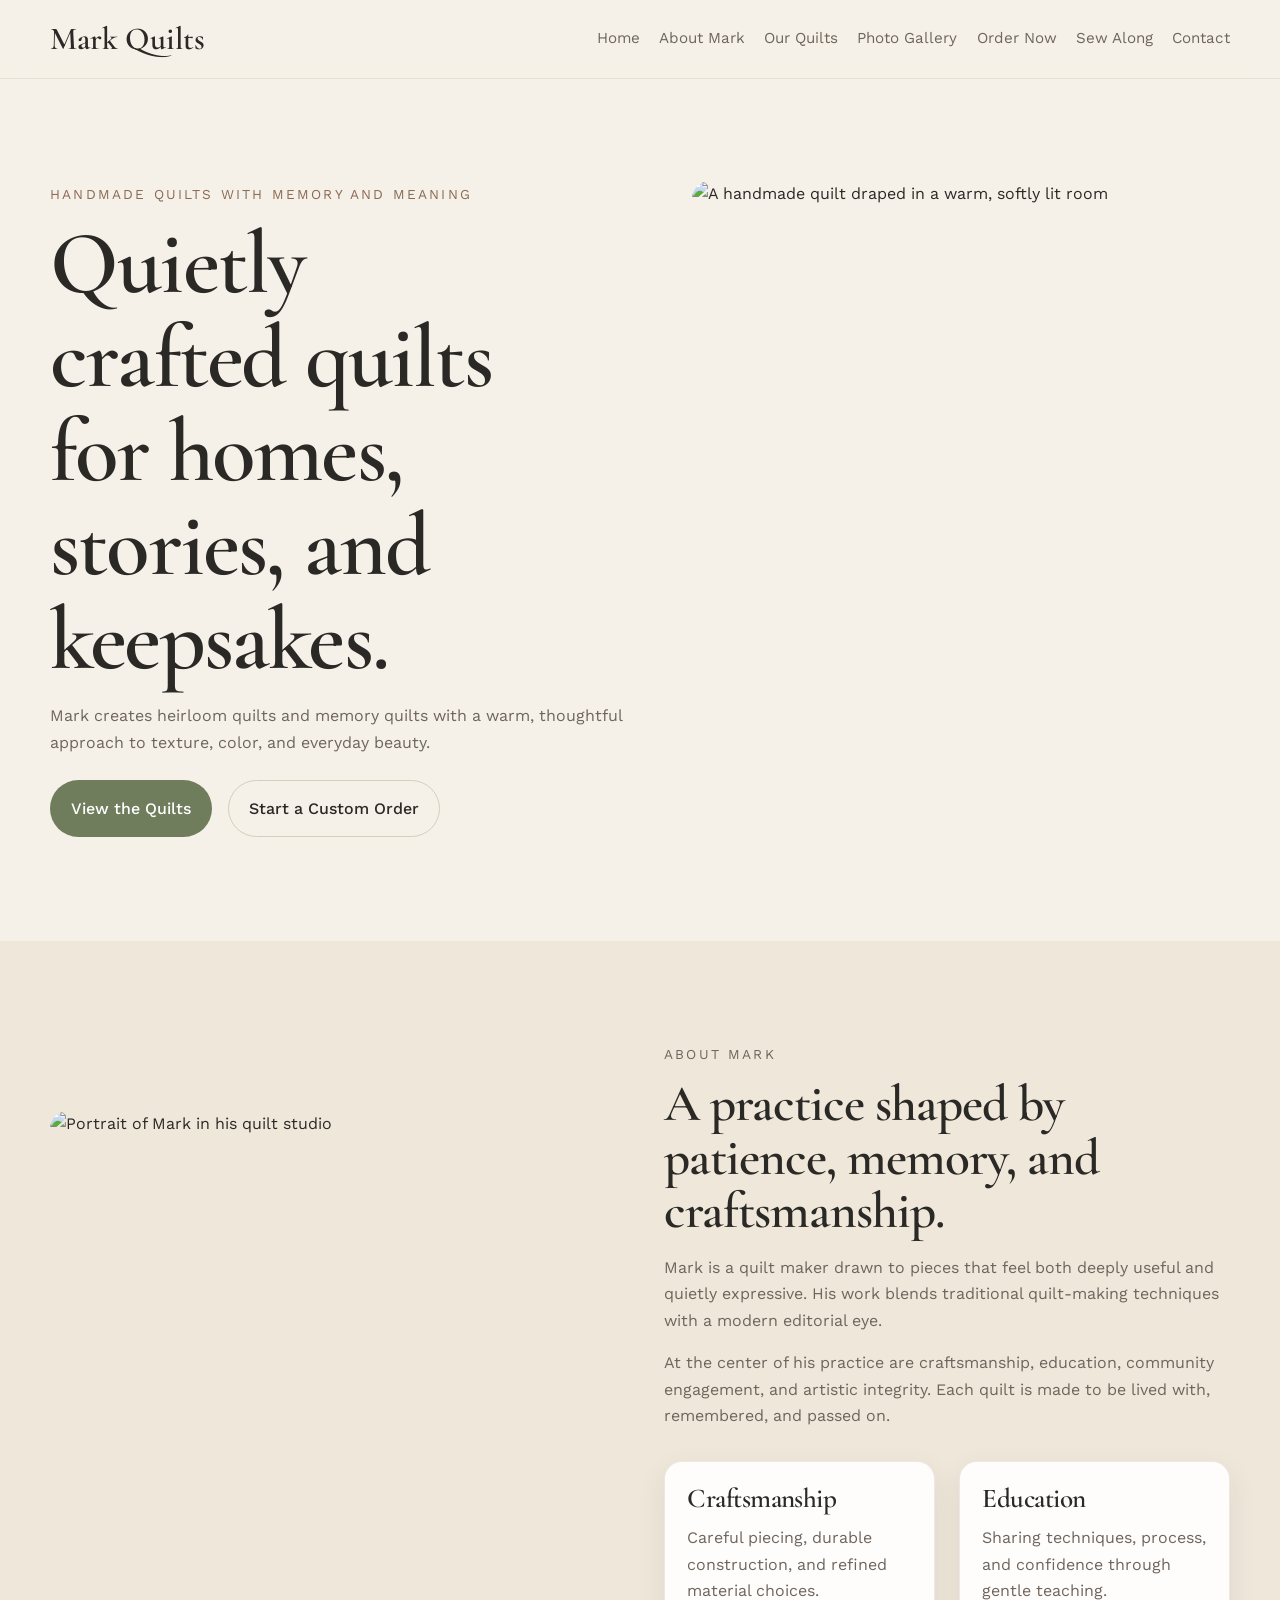
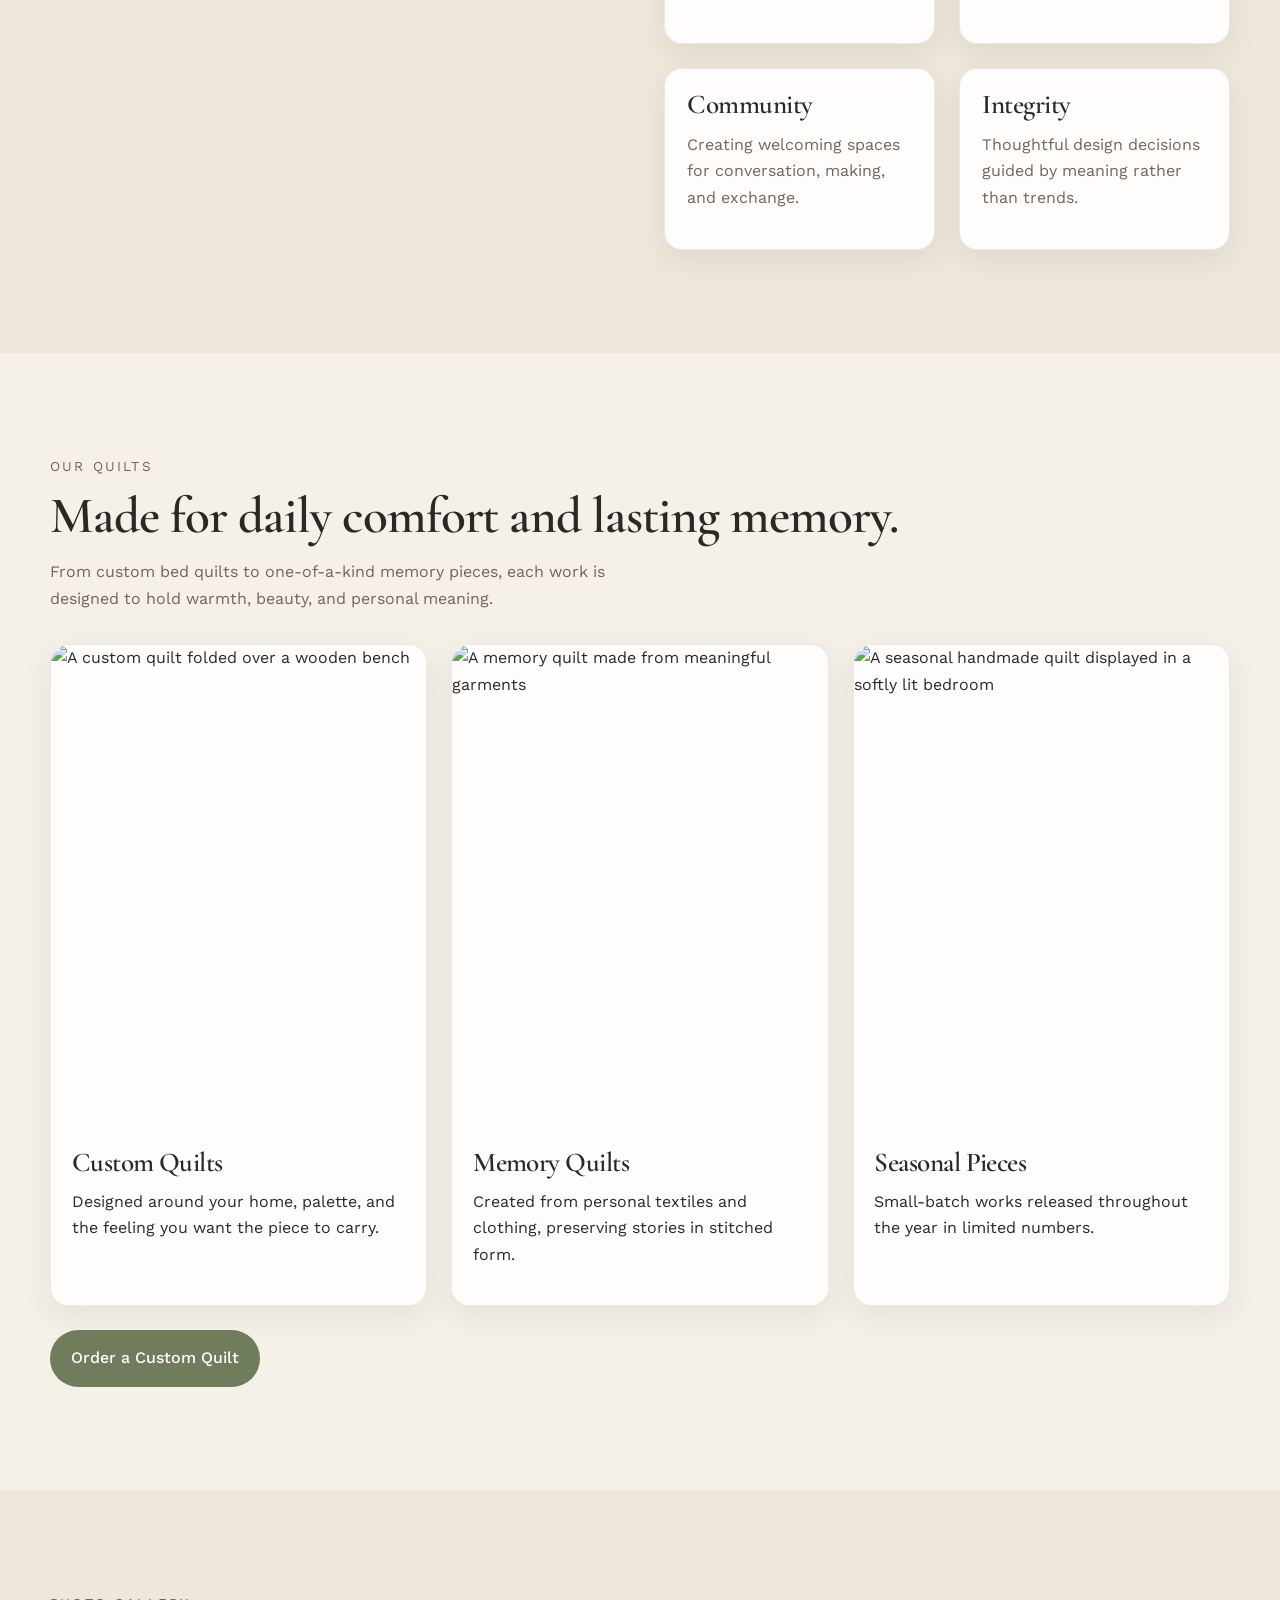
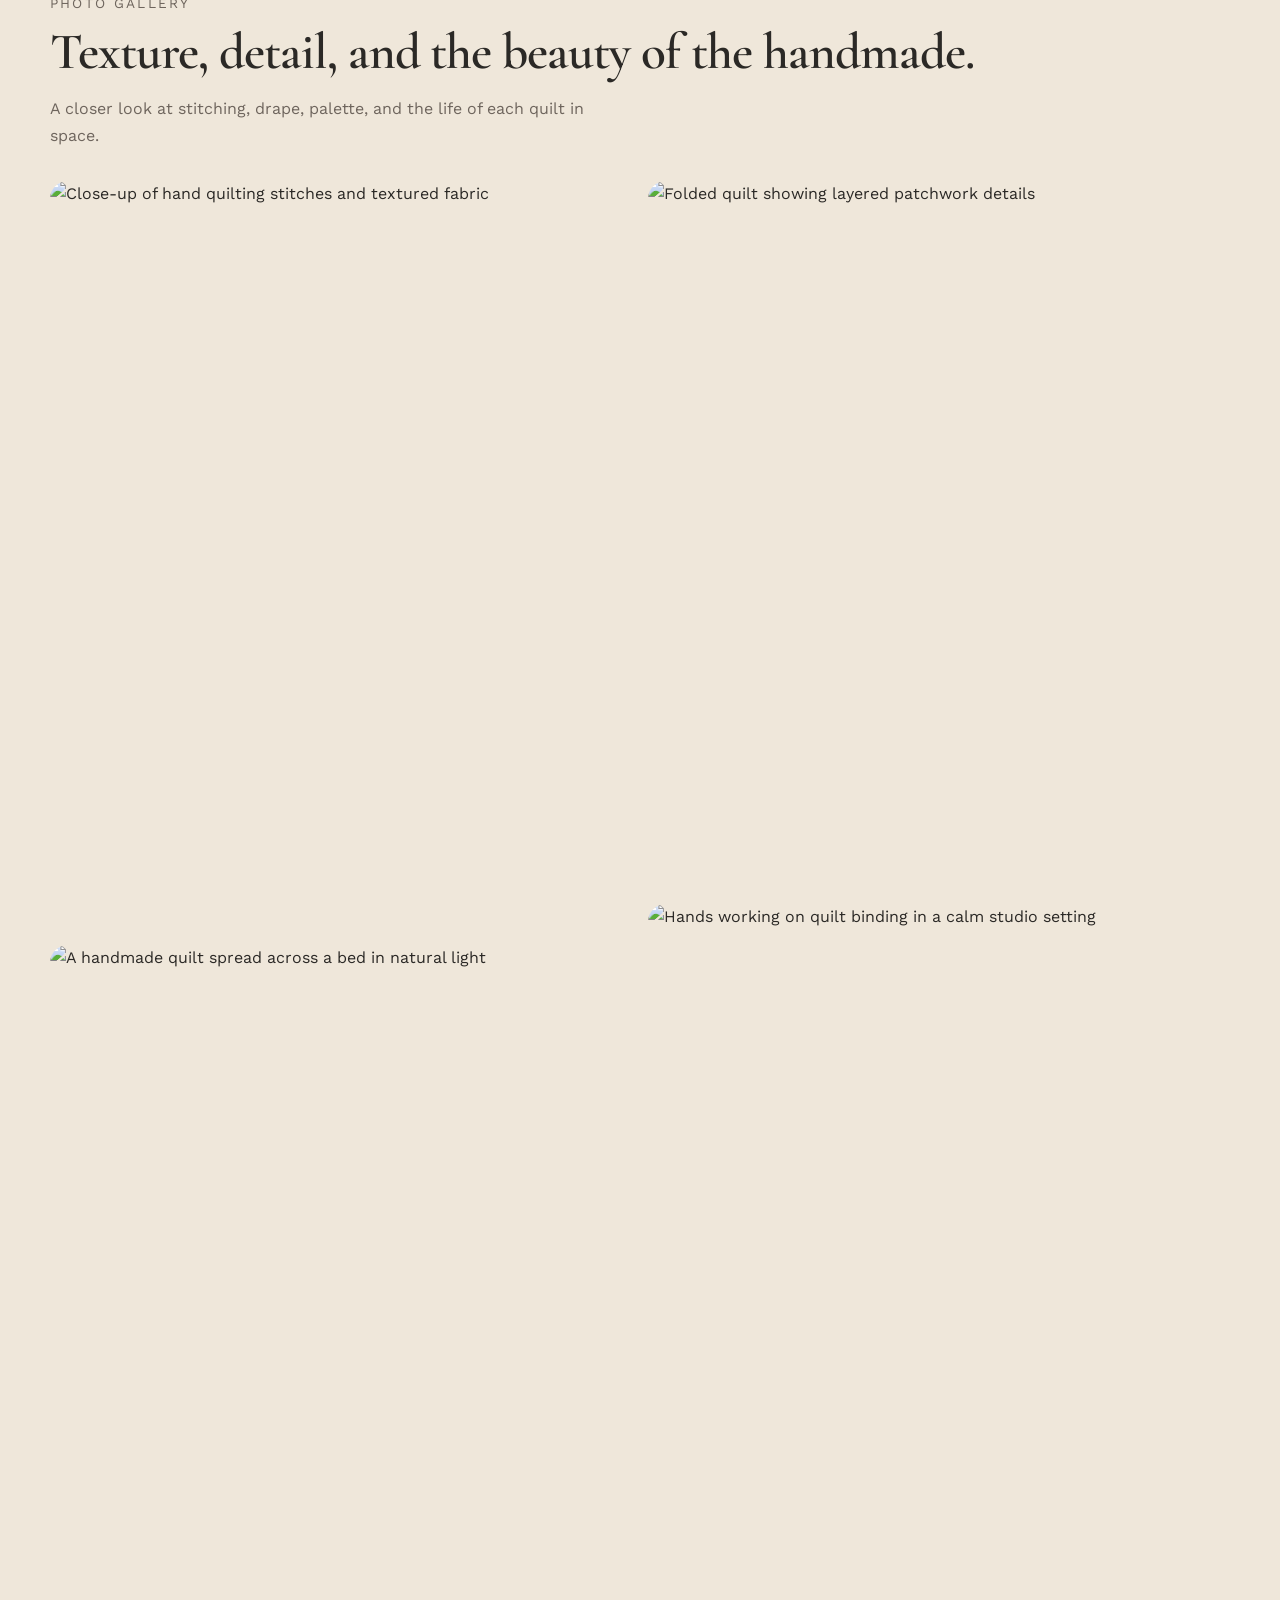
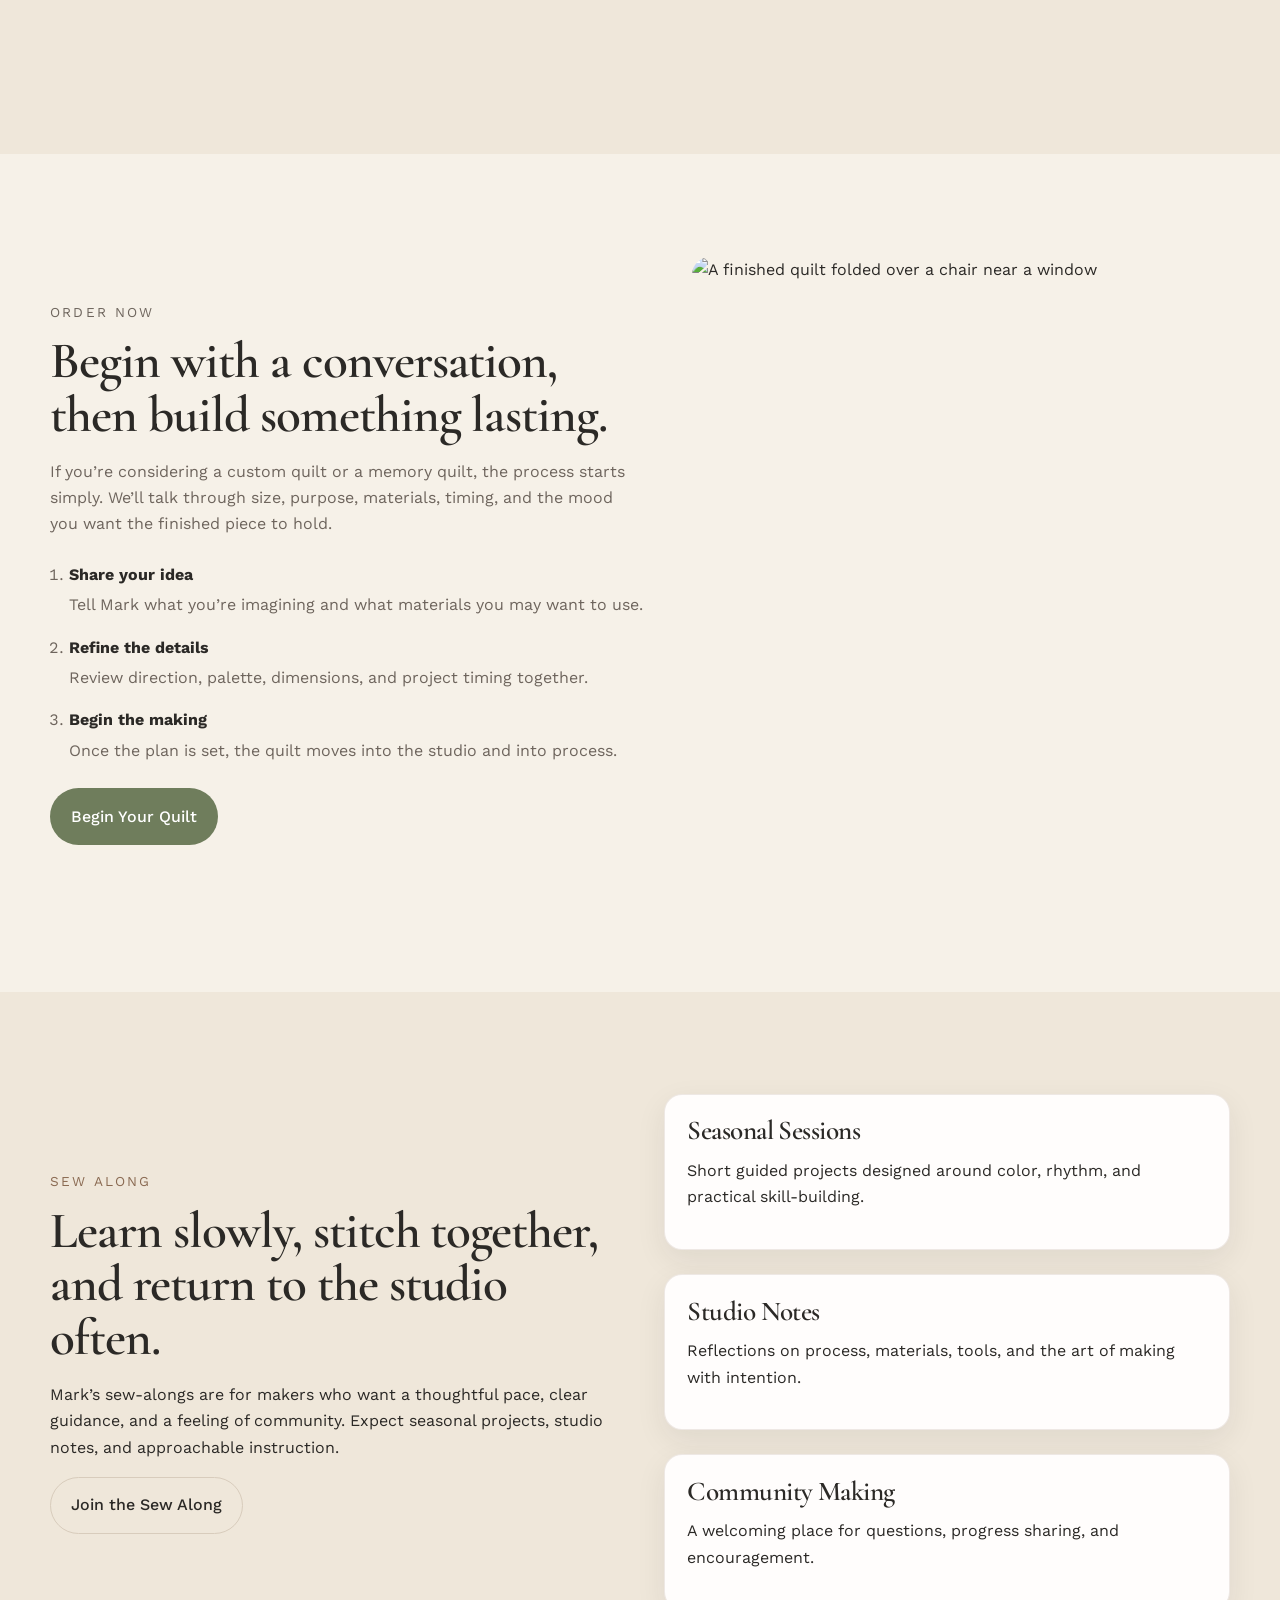
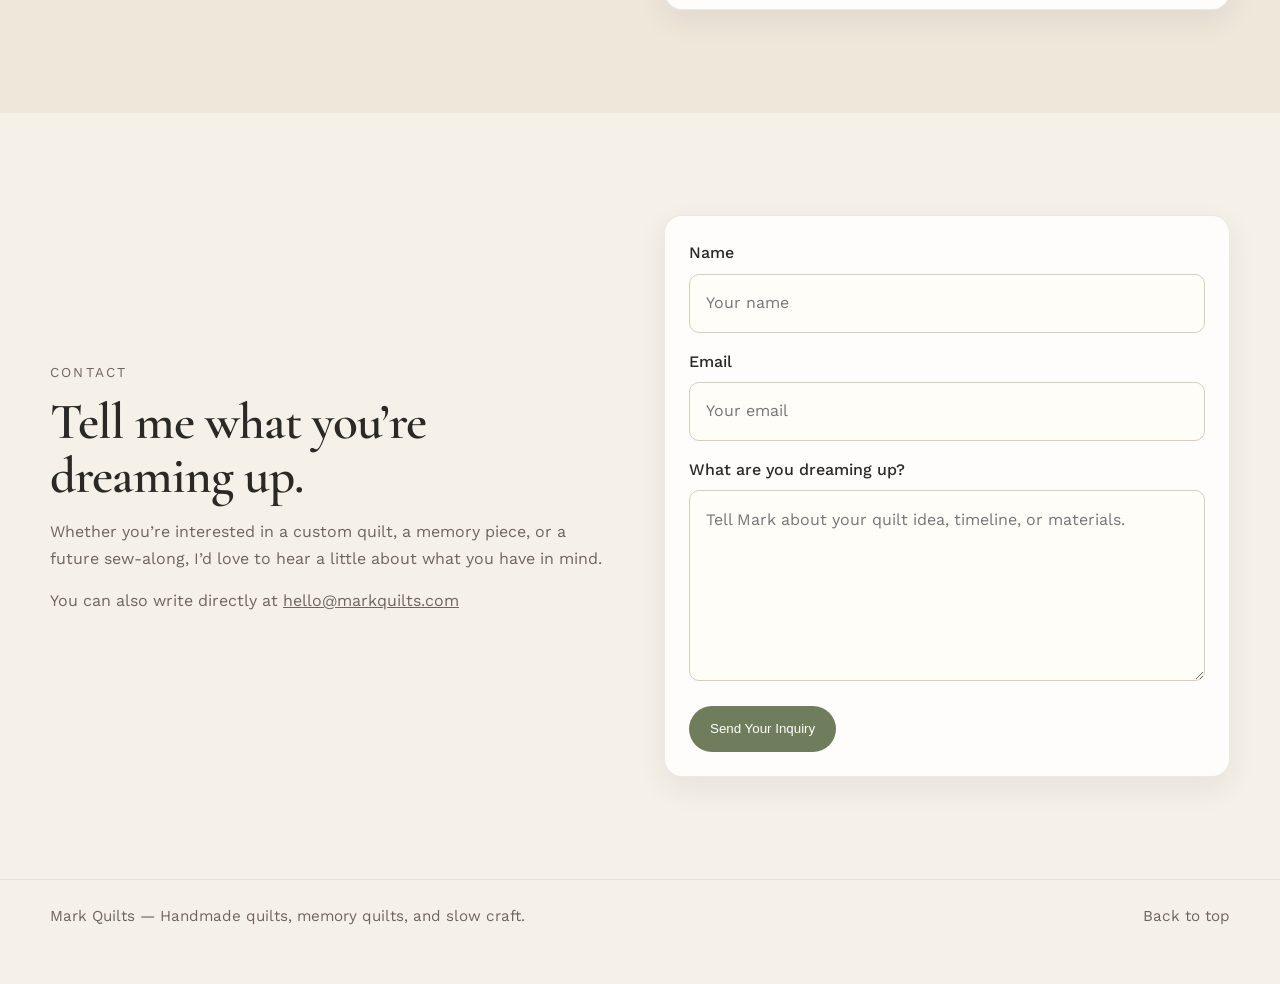
==== index.html @ 377d0ea0 "Add files via upload" ====
<!DOCTYPE html>
<html lang="en">
<head>
  <meta charset="UTF-8" />
  <meta name="viewport" content="width=device-width, initial-scale=1.0" />
  <title>Mark Quilts — Handmade Quilts & Memory Quilts</title>
  <meta name="description" content="Handmade quilts and memory quilts by Mark. Crafted with care, warmth, and a cottagecore editorial aesthetic." />
  <link rel="preconnect" href="https://fonts.googleapis.com">
  <link rel="preconnect" href="https://fonts.gstatic.com" crossorigin>
  <link href="https://fonts.googleapis.com/css2?family=Cormorant+Garamond:wght@500;600;700&family=Work+Sans:wght@400;500;600&display=swap" rel="stylesheet">
  <link rel="stylesheet" href="style.css" />
</head>
<body>
  <a class="skip-link" href="#main">Skip to content</a>

  <header class="site-header">
    <div class="container nav-wrap">
      <a href="#home" class="brand">Mark Quilts</a>

      <button class="menu-toggle" aria-expanded="false" aria-controls="site-nav" aria-label="Open menu">
        <span></span><span></span><span></span>
      </button>

      <nav id="site-nav" class="site-nav" aria-label="Primary navigation">
        <a href="#home">Home</a>
        <a href="#about">About Mark</a>
        <a href="#quilts">Our Quilts</a>
        <a href="#gallery">Photo Gallery</a>
        <a href="#order">Order Now</a>
        <a href="#sewalong">Sew Along</a>
        <a href="#contact">Contact</a>
      </nav>
    </div>
  </header>

  <main id="main">
    <section id="home" class="hero section">
      <div class="container hero-grid">
        <div class="hero-copy">
          <p class="eyebrow">Handmade quilts with memory and meaning</p>
          <h1>Quietly crafted quilts for homes, stories, and keepsakes.</h1>
          <p class="hero-text">
            Mark creates heirloom quilts and memory quilts with a warm, thoughtful approach to texture,
            color, and everyday beauty.
          </p>
          <div class="hero-actions">
            <a class="btn btn-primary" href="#quilts">View the Quilts</a>
            <a class="btn btn-secondary" href="#order">Start a Custom Order</a>
          </div>
        </div>

        <div class="hero-media">
          <img src="assets/images/hero-quilt.jpg" alt="A handmade quilt draped in a warm, softly lit room" width="900" height="1100" loading="eager">
        </div>
      </div>
    </section>

    <section id="about" class="section section-soft">
      <div class="container about-grid">
        <div class="about-image">
          <img src="assets/images/mark-portrait.jpg" alt="Portrait of Mark in his quilt studio" width="800" height="950" loading="lazy">
        </div>
        <div class="about-copy">
          <p class="eyebrow">About Mark</p>
          <h2>A practice shaped by patience, memory, and craftsmanship.</h2>
          <p>
            Mark is a quilt maker drawn to pieces that feel both deeply useful and quietly expressive.
            His work blends traditional quilt-making techniques with a modern editorial eye.
          </p>
          <p>
            At the center of his practice are craftsmanship, education, community engagement, and artistic integrity.
            Each quilt is made to be lived with, remembered, and passed on.
          </p>

          <div class="values-grid">
            <article>
              <h3>Craftsmanship</h3>
              <p>Careful piecing, durable construction, and refined material choices.</p>
            </article>
            <article>
              <h3>Education</h3>
              <p>Sharing techniques, process, and confidence through gentle teaching.</p>
            </article>
            <article>
              <h3>Community</h3>
              <p>Creating welcoming spaces for conversation, making, and exchange.</p>
            </article>
            <article>
              <h3>Integrity</h3>
              <p>Thoughtful design decisions guided by meaning rather than trends.</p>
            </article>
          </div>
        </div>
      </div>
    </section>

    <section id="quilts" class="section">
      <div class="container">
        <div class="section-heading">
          <p class="eyebrow">Our Quilts</p>
          <h2>Made for daily comfort and lasting memory.</h2>
          <p>
            From custom bed quilts to one-of-a-kind memory pieces, each work is designed to hold warmth, beauty, and personal meaning.
          </p>
        </div>

        <div class="card-grid">
          <article class="quilt-card">
            <img src="assets/images/quilt-01.jpg" alt="A custom quilt folded over a wooden bench" width="700" height="900" loading="lazy">
            <div class="card-body">
              <h3>Custom Quilts</h3>
              <p>Designed around your home, palette, and the feeling you want the piece to carry.</p>
            </div>
          </article>

          <article class="quilt-card">
            <img src="assets/images/quilt-02.jpg" alt="A memory quilt made from meaningful garments" width="700" height="900" loading="lazy">
            <div class="card-body">
              <h3>Memory Quilts</h3>
              <p>Created from personal textiles and clothing, preserving stories in stitched form.</p>
            </div>
          </article>

          <article class="quilt-card">
            <img src="assets/images/quilt-03.jpg" alt="A seasonal handmade quilt displayed in a softly lit bedroom" width="700" height="900" loading="lazy">
            <div class="card-body">
              <h3>Seasonal Pieces</h3>
              <p>Small-batch works released throughout the year in limited numbers.</p>
            </div>
          </article>
        </div>

        <div class="section-cta">
          <a class="btn btn-primary" href="#order">Order a Custom Quilt</a>
        </div>
      </div>
    </section>

    <section id="gallery" class="section section-soft">
      <div class="container">
        <div class="section-heading">
          <p class="eyebrow">Photo Gallery</p>
          <h2>Texture, detail, and the beauty of the handmade.</h2>
          <p>A closer look at stitching, drape, palette, and the life of each quilt in space.</p>
        </div>

        <div class="gallery-grid">
          <img src="assets/images/gallery-01.jpg" alt="Close-up of hand quilting stitches and textured fabric" width="700" height="900" loading="lazy">
          <img src="assets/images/gallery-02.jpg" alt="A handmade quilt spread across a bed in natural light" width="700" height="700" loading="lazy">
          <img src="assets/images/gallery-03.jpg" alt="Folded quilt showing layered patchwork details" width="700" height="850" loading="lazy">
          <img src="assets/images/gallery-04.jpg" alt="Hands working on quilt binding in a calm studio setting" width="700" height="900" loading="lazy">
        </div>
      </div>
    </section>

    <section id="order" class="section">
      <div class="container order-grid">
        <div class="order-copy">
          <p class="eyebrow">Order Now</p>
          <h2>Begin with a conversation, then build something lasting.</h2>
          <p>
            If you’re considering a custom quilt or a memory quilt, the process starts simply.
            We’ll talk through size, purpose, materials, timing, and the mood you want the finished piece to hold.
          </p>

          <ol class="steps">
            <li><strong>Share your idea</strong><span>Tell Mark what you’re imagining and what materials you may want to use.</span></li>
            <li><strong>Refine the details</strong><span>Review direction, palette, dimensions, and project timing together.</span></li>
            <li><strong>Begin the making</strong><span>Once the plan is set, the quilt moves into the studio and into process.</span></li>
          </ol>

          <a class="btn btn-primary" href="#contact">Begin Your Quilt</a>
        </div>

        <div class="order-image">
          <img src="assets/images/quilt-04.jpg" alt="A finished quilt folded over a chair near a window" width="850" height="1000" loading="lazy">
        </div>
      </div>
    </section>

    <section id="sewalong" class="section section-soft">
      <div class="container sew-grid">
        <div>
          <p class="eyebrow">Sew Along</p>
          <h2>Learn slowly, stitch together, and return to the studio often.</h2>
          <p>
            Mark’s sew-alongs are for makers who want a thoughtful pace, clear guidance, and a feeling of community.
            Expect seasonal projects, studio notes, and approachable instruction.
          </p>
          <a class="btn btn-secondary" href="#contact">Join the Sew Along</a>
        </div>

        <div class="sew-cards">
          <article>
            <h3>Seasonal Sessions</h3>
            <p>Short guided projects designed around color, rhythm, and practical skill-building.</p>
          </article>
          <article>
            <h3>Studio Notes</h3>
            <p>Reflections on process, materials, tools, and the art of making with intention.</p>
          </article>
          <article>
            <h3>Community Making</h3>
            <p>A welcoming place for questions, progress sharing, and encouragement.</p>
          </article>
        </div>
      </div>
    </section>

    <section id="contact" class="section">
      <div class="container contact-grid">
        <div class="contact-copy">
          <p class="eyebrow">Contact</p>
          <h2>Tell me what you’re dreaming up.</h2>
          <p>
            Whether you’re interested in a custom quilt, a memory piece, or a future sew-along,
            I’d love to hear a little about what you have in mind.
          </p>
          <p class="contact-note">You can also write directly at <a href="mailto:hello@markquilts.com">hello@markquilts.com</a></p>
        </div>

        <form class="contact-form">
          <label for="name">Name</label>
          <input id="name" name="name" type="text" placeholder="Your name" />

          <label for="email">Email</label>
          <input id="email" name="email" type="email" placeholder="Your email" />

          <label for="message">What are you dreaming up?</label>
          <textarea id="message" name="message" rows="6" placeholder="Tell Mark about your quilt idea, timeline, or materials."></textarea>

          <button class="btn btn-primary" type="submit">Send Your Inquiry</button>
        </form>
      </div>
    </section>
  </main>

  <footer class="site-footer">
    <div class="container footer-wrap">
      <p>Mark Quilts — Handmade quilts, memory quilts, and slow craft.</p>
      <p><a href="#home">Back to top</a></p>
    </div>
  </footer>

  <script src="script.js" defer></script>
</body>
</html>
---- style.css ----
:root {
  --bg: #F6F1E8;
  --bg-soft: #EFE7DA;
  --surface: #FFFDFC;
  --text: #2B2926;
  --muted: #6E655D;
  --line: #D8CCBC;
  --moss: #6F7D5C;
  --moss-dark: #59664A;
  --clay: #8A6A52;
  --rose: #C7A89A;
  --shadow: 0 10px 30px rgba(43, 41, 38, 0.08);

  --font-display: "Cormorant Garamond", serif;
  --font-body: "Work Sans", sans-serif;

  --max-width: 1180px;
  --radius: 18px;
  --radius-sm: 10px;

  --space-1: 0.25rem;
  --space-2: 0.5rem;
  --space-3: 0.75rem;
  --space-4: 1rem;
  --space-5: 1.5rem;
  --space-6: 2rem;
  --space-7: 3rem;
  --space-8: 4rem;
}

*,
*::before,
*::after {
  box-sizing: border-box;
}

html {
  scroll-behavior: smooth;
}

body {
  margin: 0;
  font-family: var(--font-body);
  color: var(--text);
  background: var(--bg);
  line-height: 1.65;
}

img {
  display: block;
  width: 100%;
  height: auto;
  border-radius: var(--radius);
}

a {
  color: inherit;
  text-decoration: none;
}

p {
  margin-top: 0;
}

h1, h2, h3 {
  margin-top: 0;
  font-family: var(--font-display);
  font-weight: 600;
  line-height: 1.05;
  letter-spacing: -0.02em;
}

h1 {
  font-size: clamp(3rem, 7vw, 5.8rem);
  max-width: 11ch;
  margin-bottom: var(--space-4);
}

h2 {
  font-size: clamp(2.2rem, 4vw, 3.7rem);
  margin-bottom: var(--space-4);
}

h3 {
  font-size: 1.7rem;
  margin-bottom: var(--space-3);
}

.container {
  width: min(var(--max-width), calc(100% - 2rem));
  margin-inline: auto;
}

.section {
  padding: clamp(4rem, 8vw, 7rem) 0;
}

.section-soft {
  background: var(--bg-soft);
}

.eyebrow {
  margin-bottom: var(--space-3);
  color: var(--clay);
  font-size: 0.85rem;
  letter-spacing: 0.16em;
  text-transform: uppercase;
}

.skip-link {
  position: absolute;
  left: -9999px;
}

.skip-link:focus {
  left: 1rem;
  top: 1rem;
  z-index: 1000;
  background: var(--text);
  color: white;
  padding: 0.75rem 1rem;
  border-radius: var(--radius-sm);
}

.site-header {
  position: sticky;
  top: 0;
  z-index: 50;
  backdrop-filter: blur(12px);
  background: rgba(246, 241, 232, 0.88);
  border-bottom: 1px solid rgba(138, 106, 82, 0.12);
}

.nav-wrap {
  display: flex;
  align-items: center;
  justify-content: space-between;
  gap: var(--space-4);
  min-height: 78px;
}

.brand {
  font-family: var(--font-display);
  font-size: 2rem;
  font-weight: 600;
}

.site-nav {
  display: flex;
  gap: 1.2rem;
  align-items: center;
}

.site-nav a {
  font-size: 0.95rem;
  color: var(--muted);
}

.site-nav a:hover,
.site-nav a:focus {
  color: var(--text);
}

.menu-toggle {
  display: none;
  flex-direction: column;
  gap: 5px;
  padding: 0.5rem;
  background: transparent;
  border: 0;
}

.menu-toggle span {
  width: 26px;
  height: 2px;
  background: var(--text);
  display: block;
}

.hero-grid,
.about-grid,
.order-grid,
.contact-grid,
.sew-grid {
  display: grid;
  gap: var(--space-7);
  align-items: center;
}

.hero-grid,
.order-grid {
  grid-template-columns: 1.05fr 0.95fr;
}

.about-grid,
.contact-grid,
.sew-grid {
  grid-template-columns: 1fr 1fr;
}

.hero-text,
.section-heading p,
.about-copy p,
.order-copy p,
.contact-copy p {
  max-width: 58ch;
  color: var(--muted);
}

.hero-actions,
.section-cta {
  display: flex;
  gap: 1rem;
  flex-wrap: wrap;
  margin-top: var(--space-5);
}

.btn {
  display: inline-flex;
  align-items: center;
  justify-content: center;
  min-height: 46px;
  padding: 0.9rem 1.25rem;
  border-radius: 999px;
  border: 1px solid transparent;
  font-weight: 500;
  transition: 0.25s ease;
}

.btn-primary {
  background: var(--moss);
  color: #fff;
}

.btn-primary:hover,
.btn-primary:focus {
  background: var(--moss-dark);
}

.btn-secondary {
  border-color: var(--line);
  color: var(--text);
  background: transparent;
}

.btn-secondary:hover,
.btn-secondary:focus {
  background: rgba(111, 125, 92, 0.08);
}

.values-grid,
.card-grid,
.sew-cards {
  display: grid;
  gap: 1.5rem;
}

.values-grid {
  grid-template-columns: repeat(2, 1fr);
  margin-top: var(--space-6);
}

.values-grid article,
.sew-cards article,
.quilt-card,
.contact-form {
  background: var(--surface);
  border: 1px solid rgba(138, 106, 82, 0.14);
  border-radius: var(--radius);
  box-shadow: var(--shadow);
}

.values-grid article,
.sew-cards article {
  padding: 1.4rem;
}

.card-grid {
  grid-template-columns: repeat(3, 1fr);
  margin-top: var(--space-6);
}

.quilt-card {
  overflow: hidden;
}

.card-body {
  padding: 1.3rem;
}

.gallery-grid {
  margin-top: var(--space-6);
  columns: 2 260px;
  column-gap: 1rem;
}

.gallery-grid img {
  margin-bottom: 1rem;
  break-inside: avoid;
}

.steps {
  padding-left: 1.2rem;
  margin: var(--space-5) 0;
}

.steps li {
  margin-bottom: 1rem;
  color: var(--muted);
}

.steps strong {
  display: block;
  color: var(--text);
  margin-bottom: 0.25rem;
}

.contact-form {
  padding: 1.5rem;
}

.contact-form label {
  display: block;
  margin-bottom: 0.45rem;
  font-weight: 500;
}

.contact-form input,
.contact-form textarea {
  width: 100%;
  margin-bottom: 1rem;
  padding: 0.95rem 1rem;
  border-radius: var(--radius-sm);
  border: 1px solid var(--line);
  background: #fffdf8;
  font: inherit;
  color: var(--text);
}

.contact-form input:focus,
.contact-form textarea:focus {
  outline: 2px solid rgba(111, 125, 92, 0.35);
  border-color: var(--moss);
}

.contact-note a {
  text-decoration: underline;
}

.site-footer {
  padding: 1.5rem 0 2.5rem;
  border-top: 1px solid rgba(138, 106, 82, 0.12);
}

.footer-wrap {
  display: flex;
  justify-content: space-between;
  gap: 1rem;
  flex-wrap: wrap;
  color: var(--muted);
  font-size: 0.95rem;
}

@media (max-width: 920px) {
  .hero-grid,
  .about-grid,
  .order-grid,
  .contact-grid,
  .sew-grid,
  .card-grid,
  .values-grid {
    grid-template-columns: 1fr;
  }

  .menu-toggle {
    display: flex;
  }

  .site-nav {
    position: absolute;
    top: 78px;
    left: 1rem;
    right: 1rem;
    display: none;
    flex-direction: column;
    align-items: flex-start;
    padding: 1rem;
    background: var(--surface);
    border: 1px solid rgba(138, 106, 82, 0.14);
    border-radius: var(--radius);
    box-shadow: var(--shadow);
  }

  .site-nav.open {
    display: flex;
  }

  h1 {
    max-width: 13ch;
  }
}

@media (max-width: 640px) {
  .container {
    width: min(var(--max-width), calc(100% - 1.25rem));
  }

  .hero-actions {
    flex-direction: column;
    align-items: stretch;
  }

  .btn {
    width: 100%;
  }

  .gallery-grid {
    columns: 1;
  }
}
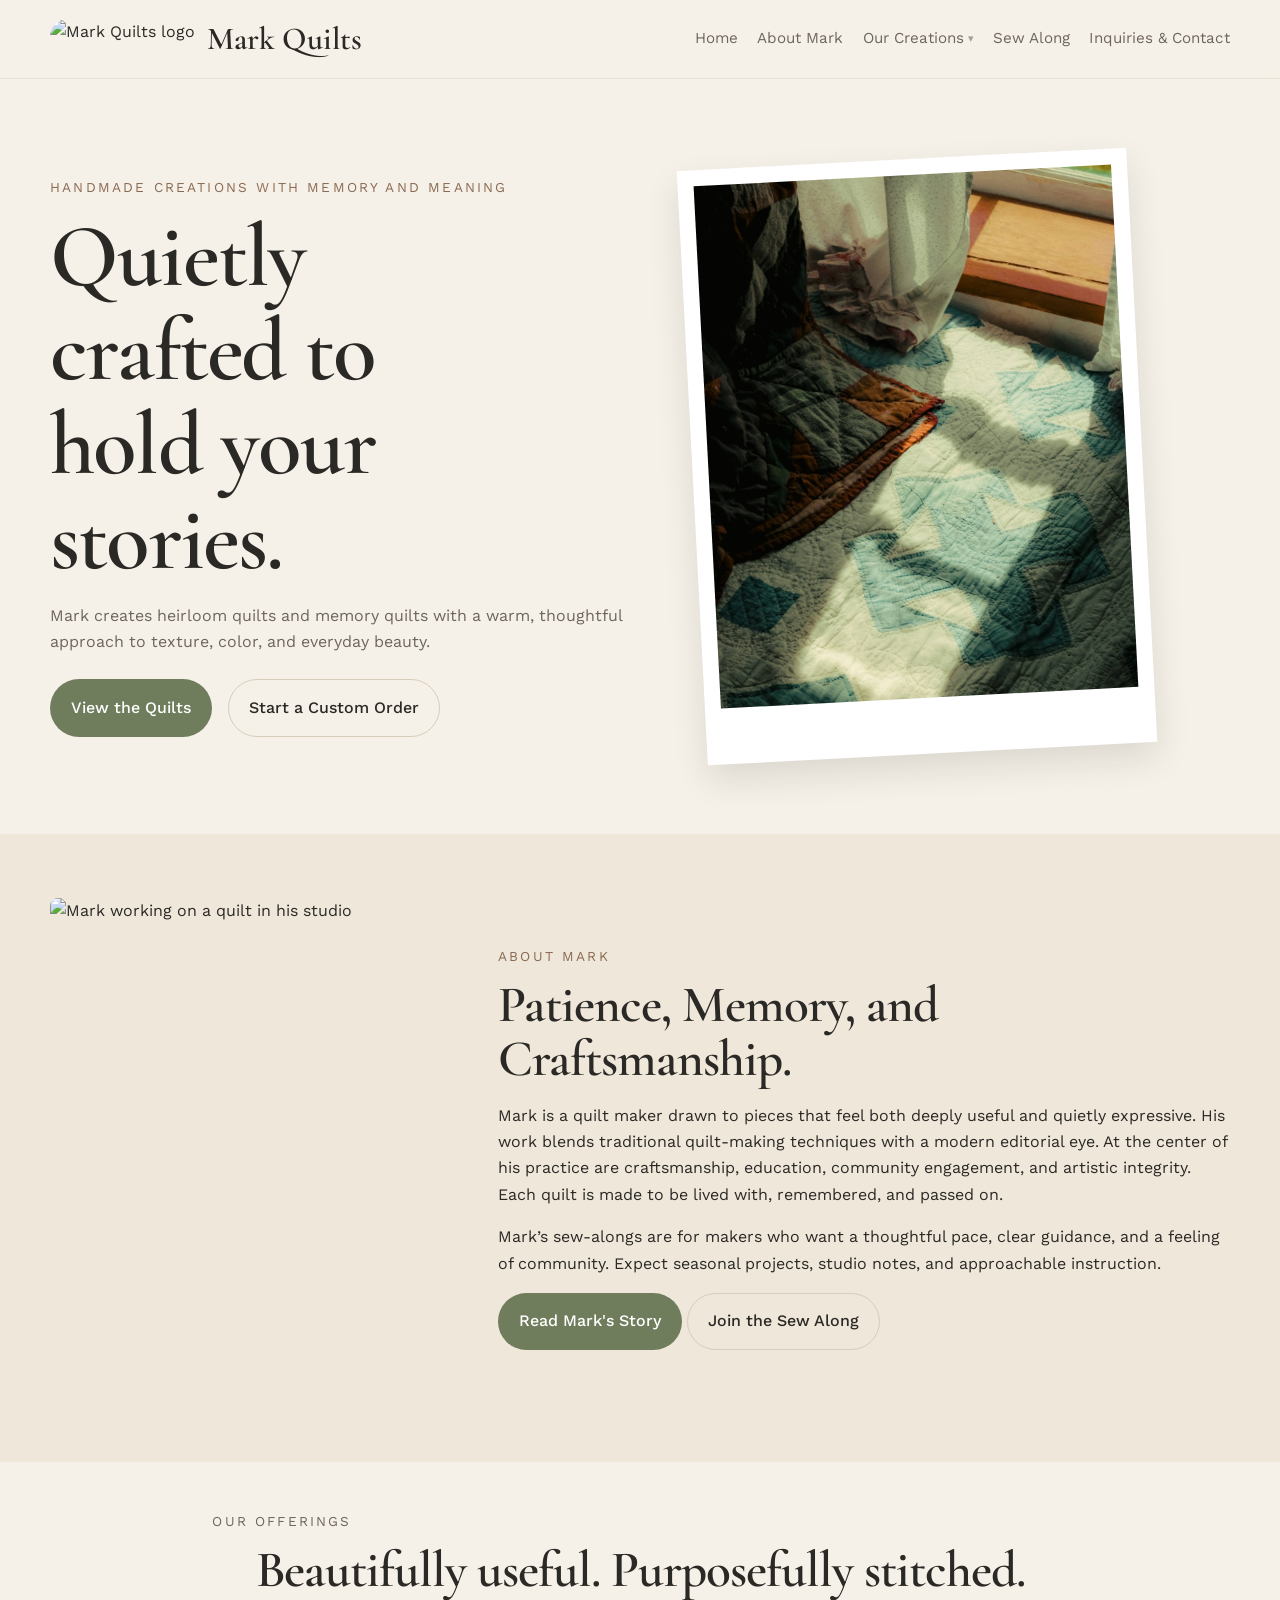
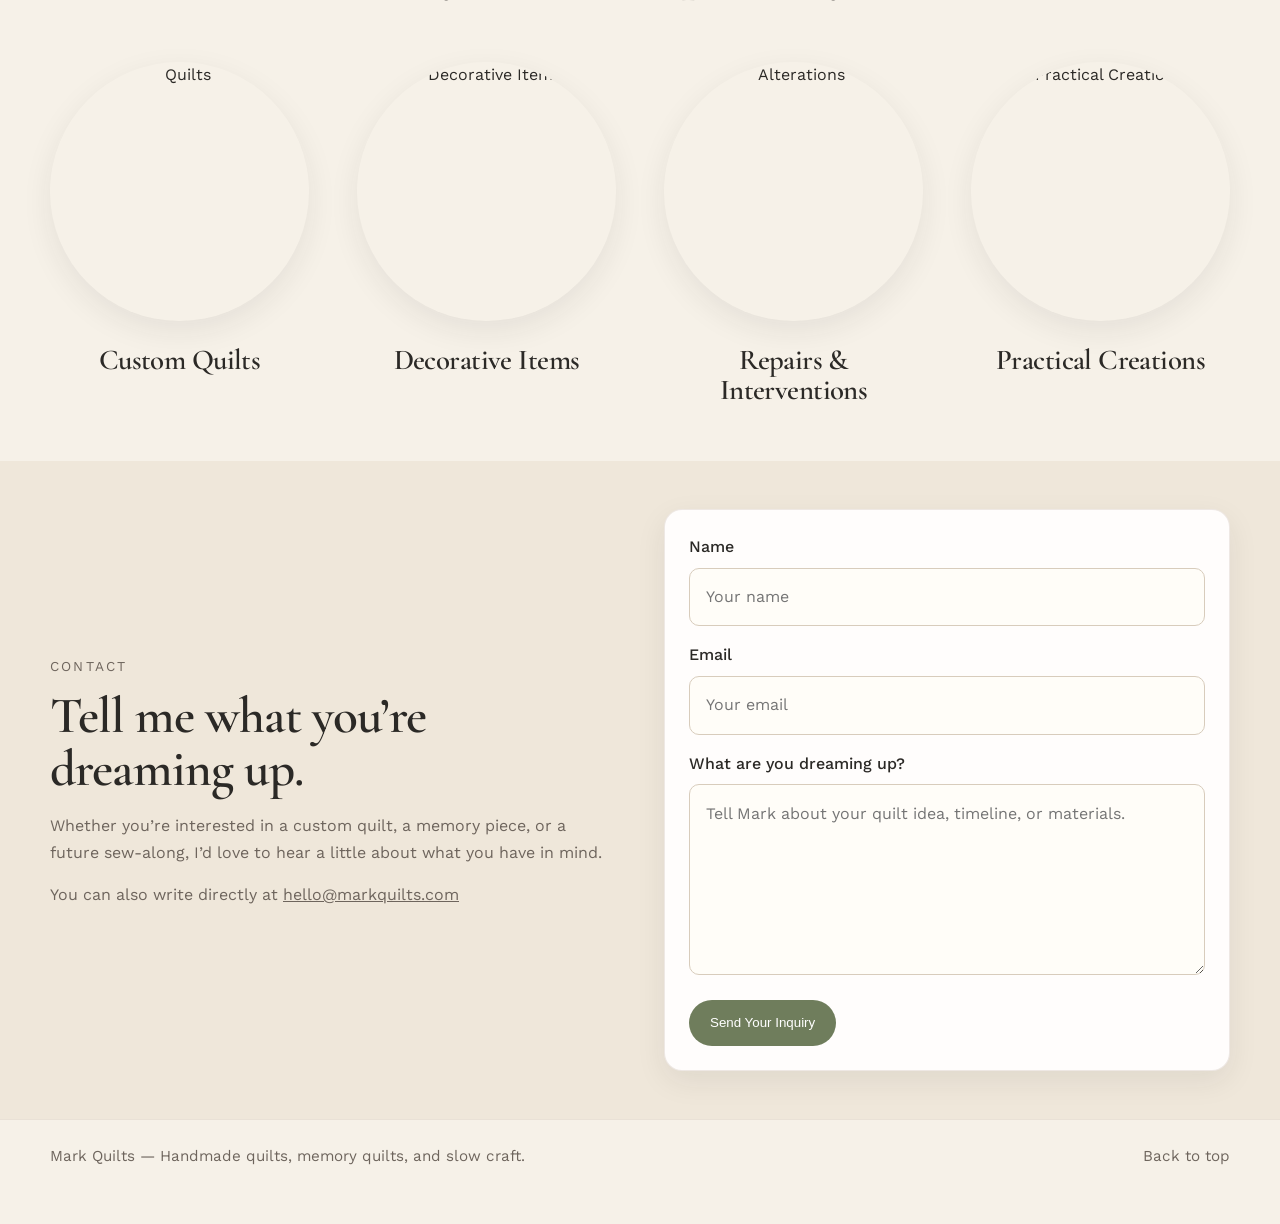
==== commit c6f97ac8: "Add files via upload" ====
--- a/index.html
+++ b/index.html
@@ -1,247 +1,216 @@
-<!DOCTYPE html>
-<html lang="en">
-<head>
-  <meta charset="UTF-8" />
-  <meta name="viewport" content="width=device-width, initial-scale=1.0" />
-  <title>Mark Quilts — Handmade Quilts & Memory Quilts</title>
-  <meta name="description" content="Handmade quilts and memory quilts by Mark. Crafted with care, warmth, and a cottagecore editorial aesthetic." />
-  <link rel="preconnect" href="https://fonts.googleapis.com">
-  <link rel="preconnect" href="https://fonts.gstatic.com" crossorigin>
-  <link href="https://fonts.googleapis.com/css2?family=Cormorant+Garamond:wght@500;600;700&family=Work+Sans:wght@400;500;600&display=swap" rel="stylesheet">
-  <link rel="stylesheet" href="style.css" />
-</head>
-<body>
-  <a class="skip-link" href="#main">Skip to content</a>
-
-  <header class="site-header">
-    <div class="container nav-wrap">
-      <a href="#home" class="brand">Mark Quilts</a>
-
-      <button class="menu-toggle" aria-expanded="false" aria-controls="site-nav" aria-label="Open menu">
-        <span></span><span></span><span></span>
-      </button>
-
-      <nav id="site-nav" class="site-nav" aria-label="Primary navigation">
-        <a href="#home">Home</a>
-        <a href="#about">About Mark</a>
-        <a href="#quilts">Our Quilts</a>
-        <a href="#gallery">Photo Gallery</a>
-        <a href="#order">Order Now</a>
-        <a href="#sewalong">Sew Along</a>
-        <a href="#contact">Contact</a>
-      </nav>
-    </div>
-  </header>
-
-  <main id="main">
-    <section id="home" class="hero section">
-      <div class="container hero-grid">
-        <div class="hero-copy">
-          <p class="eyebrow">Handmade quilts with memory and meaning</p>
-          <h1>Quietly crafted quilts for homes, stories, and keepsakes.</h1>
-          <p class="hero-text">
-            Mark creates heirloom quilts and memory quilts with a warm, thoughtful approach to texture,
-            color, and everyday beauty.
-          </p>
-          <div class="hero-actions">
-            <a class="btn btn-primary" href="#quilts">View the Quilts</a>
-            <a class="btn btn-secondary" href="#order">Start a Custom Order</a>
-          </div>
-        </div>
-
-        <div class="hero-media">
-          <img src="assets/images/hero-quilt.jpg" alt="A handmade quilt draped in a warm, softly lit room" width="900" height="1100" loading="eager">
-        </div>
-      </div>
-    </section>
-
-    <section id="about" class="section section-soft">
-      <div class="container about-grid">
-        <div class="about-image">
-          <img src="assets/images/mark-portrait.jpg" alt="Portrait of Mark in his quilt studio" width="800" height="950" loading="lazy">
-        </div>
-        <div class="about-copy">
-          <p class="eyebrow">About Mark</p>
-          <h2>A practice shaped by patience, memory, and craftsmanship.</h2>
-          <p>
-            Mark is a quilt maker drawn to pieces that feel both deeply useful and quietly expressive.
-            His work blends traditional quilt-making techniques with a modern editorial eye.
-          </p>
-          <p>
-            At the center of his practice are craftsmanship, education, community engagement, and artistic integrity.
-            Each quilt is made to be lived with, remembered, and passed on.
-          </p>
-
-          <div class="values-grid">
-            <article>
-              <h3>Craftsmanship</h3>
-              <p>Careful piecing, durable construction, and refined material choices.</p>
-            </article>
-            <article>
-              <h3>Education</h3>
-              <p>Sharing techniques, process, and confidence through gentle teaching.</p>
-            </article>
-            <article>
-              <h3>Community</h3>
-              <p>Creating welcoming spaces for conversation, making, and exchange.</p>
-            </article>
-            <article>
-              <h3>Integrity</h3>
-              <p>Thoughtful design decisions guided by meaning rather than trends.</p>
-            </article>
-          </div>
-        </div>
-      </div>
-    </section>
-
-    <section id="quilts" class="section">
-      <div class="container">
-        <div class="section-heading">
-          <p class="eyebrow">Our Quilts</p>
-          <h2>Made for daily comfort and lasting memory.</h2>
-          <p>
-            From custom bed quilts to one-of-a-kind memory pieces, each work is designed to hold warmth, beauty, and personal meaning.
-          </p>
-        </div>
-
-        <div class="card-grid">
-          <article class="quilt-card">
-            <img src="assets/images/quilt-01.jpg" alt="A custom quilt folded over a wooden bench" width="700" height="900" loading="lazy">
-            <div class="card-body">
-              <h3>Custom Quilts</h3>
-              <p>Designed around your home, palette, and the feeling you want the piece to carry.</p>
-            </div>
-          </article>
-
-          <article class="quilt-card">
-            <img src="assets/images/quilt-02.jpg" alt="A memory quilt made from meaningful garments" width="700" height="900" loading="lazy">
-            <div class="card-body">
-              <h3>Memory Quilts</h3>
-              <p>Created from personal textiles and clothing, preserving stories in stitched form.</p>
-            </div>
-          </article>
-
-          <article class="quilt-card">
-            <img src="assets/images/quilt-03.jpg" alt="A seasonal handmade quilt displayed in a softly lit bedroom" width="700" height="900" loading="lazy">
-            <div class="card-body">
-              <h3>Seasonal Pieces</h3>
-              <p>Small-batch works released throughout the year in limited numbers.</p>
-            </div>
-          </article>
-        </div>
-
-        <div class="section-cta">
-          <a class="btn btn-primary" href="#order">Order a Custom Quilt</a>
-        </div>
-      </div>
-    </section>
-
-    <section id="gallery" class="section section-soft">
-      <div class="container">
-        <div class="section-heading">
-          <p class="eyebrow">Photo Gallery</p>
-          <h2>Texture, detail, and the beauty of the handmade.</h2>
-          <p>A closer look at stitching, drape, palette, and the life of each quilt in space.</p>
-        </div>
-
-        <div class="gallery-grid">
-          <img src="assets/images/gallery-01.jpg" alt="Close-up of hand quilting stitches and textured fabric" width="700" height="900" loading="lazy">
-          <img src="assets/images/gallery-02.jpg" alt="A handmade quilt spread across a bed in natural light" width="700" height="700" loading="lazy">
-          <img src="assets/images/gallery-03.jpg" alt="Folded quilt showing layered patchwork details" width="700" height="850" loading="lazy">
-          <img src="assets/images/gallery-04.jpg" alt="Hands working on quilt binding in a calm studio setting" width="700" height="900" loading="lazy">
-        </div>
-      </div>
-    </section>
-
-    <section id="order" class="section">
-      <div class="container order-grid">
-        <div class="order-copy">
-          <p class="eyebrow">Order Now</p>
-          <h2>Begin with a conversation, then build something lasting.</h2>
-          <p>
-            If you’re considering a custom quilt or a memory quilt, the process starts simply.
-            We’ll talk through size, purpose, materials, timing, and the mood you want the finished piece to hold.
-          </p>
-
-          <ol class="steps">
-            <li><strong>Share your idea</strong><span>Tell Mark what you’re imagining and what materials you may want to use.</span></li>
-            <li><strong>Refine the details</strong><span>Review direction, palette, dimensions, and project timing together.</span></li>
-            <li><strong>Begin the making</strong><span>Once the plan is set, the quilt moves into the studio and into process.</span></li>
-          </ol>
-
-          <a class="btn btn-primary" href="#contact">Begin Your Quilt</a>
-        </div>
-
-        <div class="order-image">
-          <img src="assets/images/quilt-04.jpg" alt="A finished quilt folded over a chair near a window" width="850" height="1000" loading="lazy">
-        </div>
-      </div>
-    </section>
-
-    <section id="sewalong" class="section section-soft">
-      <div class="container sew-grid">
-        <div>
-          <p class="eyebrow">Sew Along</p>
-          <h2>Learn slowly, stitch together, and return to the studio often.</h2>
-          <p>
-            Mark’s sew-alongs are for makers who want a thoughtful pace, clear guidance, and a feeling of community.
-            Expect seasonal projects, studio notes, and approachable instruction.
-          </p>
-          <a class="btn btn-secondary" href="#contact">Join the Sew Along</a>
-        </div>
-
-        <div class="sew-cards">
-          <article>
-            <h3>Seasonal Sessions</h3>
-            <p>Short guided projects designed around color, rhythm, and practical skill-building.</p>
-          </article>
-          <article>
-            <h3>Studio Notes</h3>
-            <p>Reflections on process, materials, tools, and the art of making with intention.</p>
-          </article>
-          <article>
-            <h3>Community Making</h3>
-            <p>A welcoming place for questions, progress sharing, and encouragement.</p>
-          </article>
-        </div>
-      </div>
-    </section>
-
-    <section id="contact" class="section">
-      <div class="container contact-grid">
-        <div class="contact-copy">
-          <p class="eyebrow">Contact</p>
-          <h2>Tell me what you’re dreaming up.</h2>
-          <p>
-            Whether you’re interested in a custom quilt, a memory piece, or a future sew-along,
-            I’d love to hear a little about what you have in mind.
-          </p>
-          <p class="contact-note">You can also write directly at <a href="mailto:hello@markquilts.com">hello@markquilts.com</a></p>
-        </div>
-
-        <form class="contact-form">
-          <label for="name">Name</label>
-          <input id="name" name="name" type="text" placeholder="Your name" />
-
-          <label for="email">Email</label>
-          <input id="email" name="email" type="email" placeholder="Your email" />
-
-          <label for="message">What are you dreaming up?</label>
-          <textarea id="message" name="message" rows="6" placeholder="Tell Mark about your quilt idea, timeline, or materials."></textarea>
-
-          <button class="btn btn-primary" type="submit">Send Your Inquiry</button>
-        </form>
-      </div>
-    </section>
-  </main>
-
-  <footer class="site-footer">
-    <div class="container footer-wrap">
-      <p>Mark Quilts — Handmade quilts, memory quilts, and slow craft.</p>
-      <p><a href="#home">Back to top</a></p>
-    </div>
-  </footer>
-
-  <script src="script.js" defer></script>
-</body>
+<!DOCTYPE html>
+<html lang="en">
+
+<head>
+  <meta charset="UTF-8" />
+  <meta name="viewport" content="width=device-width, initial-scale=1.0" />
+  <title>Mark Quilts — Handmade Creations</title>
+  <meta name="description"
+    content="Handmade quilts and memory quilts by Mark. Crafted with care, warmth, and a cottagecore editorial aesthetic." />
+  <link rel="preconnect" href="https://fonts.googleapis.com">
+  <link rel="preconnect" href="https://fonts.gstatic.com" crossorigin>
+  <link
+    href="https://fonts.googleapis.com/css2?family=Cormorant+Garamond:wght@500;600;700&family=Work+Sans:wght@400;500;600&display=swap"
+    rel="stylesheet">
+  <link rel="stylesheet" href="style.css" />
+</head>
+
+<body>
+  <a class="skip-link" href="#main">Skip to content</a>
+  <header class="site-header">
+    <div class="container nav-wrap">
+      <a href="/" class="site-branding" style="display: flex; align-items: center; gap: 12px; text-decoration: none;">
+        <img src="assets/images/logo_green.png" alt="Mark Quilts logo"
+          style="height: 40px; width: auto; mask: none; -webkit-mask: none;">
+        <span class="brand">Mark Quilts</span>
+      </a>
+
+      <button class="menu-toggle" aria-expanded="false" aria-controls="site-nav" aria-label="Open menu">
+        <span></span><span></span><span></span>
+      </button>
+
+      <nav id="site-nav" class="site-nav" aria-label="Primary navigation">
+        <a href="index.html">Home</a>
+        <a href="story.html">About Mark</a>
+
+        <!-- New Dropdown Menu -->
+        <div class="dropdown">
+          <a href="quilts.html" class="dropdown-toggle">Our Creations</a>
+          <div class="dropdown-menu">
+            <a href="quilts.html">Custom Quilts</a>
+            <a href="decorative.html">Decorative Quilts</a>
+            <a href="alterations.html">Repairs & Interventions</a>
+            <a href="practical.html">Practical Creations</a>
+          </div>
+        </div>
+
+        <a href="sew.html">Sew Along</a>
+         <a href="contact.html">Inquiries & Contact</a>
+      </nav>
+
+    </div>
+  </header>
+  <main id="main">
+
+    <section id="home" class="hero section">
+      <div class="container hero-grid" style="align-items: center;">
+        <div class="hero-copy">
+          <p class="eyebrow">Handmade creations with memory and meaning</p>
+          <h1>Quietly crafted to hold your stories.</h1>
+          <p class="hero-text">
+            Mark creates heirloom quilts and memory quilts with a warm, thoughtful approach to texture, color, and
+            everyday beauty.
+          </p>
+          <div class="hero-actions">
+            <a class="btn btn-primary" href="quilts.html">View the Quilts</a>
+            <a class="btn btn-secondary" href="contact.html">Start a Custom Order</a>
+          </div>
+        </div>
+
+        <div class="hero-media" style="display: flex; justify-content: flex-start; padding: 2rem 2rem 2rem 0;">
+          <!-- Polaroid Wrapper (Aligned left to close the gap) -->
+          <div
+            style="background: white; padding: 1rem 1rem 3.5rem 1rem; box-shadow: 0 15px 35px rgba(0,0,0,0.11); transform: rotate(-3deg); transition: transform 0.3s ease; max-width: 450px; width: 100%;">
+            <img src="assets/images/hero-quilt.jpg" alt="A handmade quilt draped in a warm, softly lit room"
+              loading="eager"
+              style="width: 100%; aspect-ratio: 4/5; object-fit: cover; border-radius: 0 !important; margin: 0;">
+          </div>
+        </div>
+      </div>
+    </section>
+
+    <section id="about" class="section section-soft" style="padding: 4rem 0;">
+      <div class="container">
+        <div class="about-grid" style="display: flex; align-items: center; gap: 3rem; flex-wrap: wrap;">
+
+          <div class="about-image" style="flex: 1; min-width: 300px; max-width: 400px; margin: 0 auto;">
+            <img src="assets/images/about-mark.jpg" alt="Mark working on a quilt in his studio"
+              style="width: 100%; height: auto; border-radius: 8px; object-fit: cover; aspect-ratio: 4/5;">
+          </div>
+
+          <div class="about-content" style="flex: 1; min-width: 300px;">
+            <p class="eyebrow">About Mark</p>
+            <h2>Patience, Memory, and Craftsmanship.</h2>
+            <p>
+              Mark is a quilt maker drawn to pieces that feel both deeply useful and quietly expressive. His work blends
+              traditional quilt-making techniques with a modern editorial eye. At the center of his practice are
+              craftsmanship, education, community engagement, and artistic integrity. Each quilt is made to be lived
+              with, remembered, and passed on.
+            </p>
+            <p>
+              Mark’s sew-alongs are for makers who want a thoughtful pace, clear guidance, and a feeling of community.
+              Expect seasonal projects, studio notes, and approachable instruction.
+            </p>
+
+            <!-- New Call to Action button -->
+            <a href="story.html" class="btn btn-primary">Read Mark's Story</a>
+            <a class="btn btn-secondary" href="sew.html">Join the Sew Along</a>
+          </div>
+
+        </div>
+      </div>
+    </section>
+
+    <section id="quilts" class="section">
+      <div class="container">
+        <div class="section-heading" style="text-align: center; margin-bottom: 4rem;">
+          <p class="eyebrow">Our Offerings</p>
+          <h2>Beautifully useful. Purposefully stitched.</h2>
+        </div>
+
+        <div style="display: grid; grid-template-columns: repeat(auto-fit, minmax(220px, 1fr)); gap: 3rem;">
+
+          <div style="text-align: center;">
+            <a href="quilts.html" class="circle-link">
+              <img src="assets/images/cat-quilts.jpg" alt="Quilts" class="circle-img">
+              <div class="circle-overlay">
+                <p class="circle-desc">Custom bed and memory quilts designed for your home.</p>
+              </div>
+            </a>
+            <h3 class="circle-title" style="margin-top: 1.5rem;">
+              <a href="quilts.html" style="text-decoration: none; color: #2B2926;">Custom Quilts</a>
+            </h3>
+          </div>
+
+          <div style="text-align: center;">
+            <a href="decorative.html" class="circle-link">
+              <img src="assets/images/cat-decorative.jpg" alt="Decorative Items" class="circle-img">
+              <div class="circle-overlay">
+                <p class="circle-desc">Wall hangings and artful touches for quiet spaces.</p>
+              </div>
+            </a>
+            <h3 class="circle-title" style="margin-top: 1.5rem;">
+              <a href="decorative.html" style="text-decoration: none; color: #2B2926;">Decorative Items</a>
+            </h3>
+          </div>
+
+          <div style="text-align: center;">
+            <a href="alterations.html" class="circle-link">
+              <img src="assets/images/cat-alterations.jpg" alt="Alterations" class="circle-img">
+              <div class="circle-overlay">
+                <p class="circle-desc">Visible mending and thoughtful repairs to loved textiles.</p>
+              </div>
+            </a>
+            <h3 class="circle-title" style="margin-top: 1.5rem;">
+              <a href="alterations.html" style="text-decoration: none; color: #2B2926;">Repairs & Interventions</a>
+            </h3>
+          </div>
+
+          <div style="text-align: center;">
+            <a href="practical.html" class="circle-link">
+              <img src="assets/images/cat-practical.jpg" alt="Practical Creations" class="circle-img">
+              <div class="circle-overlay">
+                <p class="circle-desc">Everyday objects made beautiful, from bags to coasters.</p>
+              </div>
+            </a>
+            <h3 class="circle-title" style="margin-top: 1.5rem;">
+              <a href="practical.html" style="text-decoration: none; color: #2B2926;">Practical Creations</a>
+            </h3>
+          </div>
+
+        </div>
+
+      </div>
+      </div>
+    </section>
+
+    <section id="contact" class="section section-soft">
+      <div class="container contact-grid">
+        <div class="contact-copy">
+          <p class="eyebrow">Contact</p>
+          <h2>Tell me what you’re dreaming up.</h2>
+          <p>
+            Whether you’re interested in a custom quilt, a memory piece, or a future sew-along,
+            I’d love to hear a little about what you have in mind.
+          </p>
+          <p class="contact-note">You can also write directly at <a
+              href="mailto:hello@markquilts.com">hello@markquilts.com</a></p>
+        </div>
+
+        <form class="contact-form">
+          <label for="name">Name</label>
+          <input id="name" name="name" type="text" placeholder="Your name" />
+
+          <label for="email">Email</label>
+          <input id="email" name="email" type="email" placeholder="Your email" />
+
+          <label for="message">What are you dreaming up?</label>
+          <textarea id="message" name="message" rows="6"
+            placeholder="Tell Mark about your quilt idea, timeline, or materials."></textarea>
+
+          <button class="btn btn-primary" type="submit">Send Your Inquiry</button>
+        </form>
+      </div>
+    </section>
+
+  </main>
+  <footer class="site-footer">
+    <div class="container footer-wrap">
+      <p>Mark Quilts — Handmade quilts, memory quilts, and slow craft.</p>
+      <p><a href="index.html">Back to top</a></p>
+    </div>
+  </footer>
+  <script src="script.js" defer></script>
+</body>
+
 </html>
--- a/style.css
+++ b/style.css
@@ -1,420 +1,713 @@
-:root {
-  --bg: #F6F1E8;
-  --bg-soft: #EFE7DA;
-  --surface: #FFFDFC;
-  --text: #2B2926;
-  --muted: #6E655D;
-  --line: #D8CCBC;
-  --moss: #6F7D5C;
-  --moss-dark: #59664A;
-  --clay: #8A6A52;
-  --rose: #C7A89A;
-  --shadow: 0 10px 30px rgba(43, 41, 38, 0.08);
-
-  --font-display: "Cormorant Garamond", serif;
-  --font-body: "Work Sans", sans-serif;
-
-  --max-width: 1180px;
-  --radius: 18px;
-  --radius-sm: 10px;
-
-  --space-1: 0.25rem;
-  --space-2: 0.5rem;
-  --space-3: 0.75rem;
-  --space-4: 1rem;
-  --space-5: 1.5rem;
-  --space-6: 2rem;
-  --space-7: 3rem;
-  --space-8: 4rem;
-}
-
-*,
-*::before,
-*::after {
-  box-sizing: border-box;
-}
-
-html {
-  scroll-behavior: smooth;
-}
-
-body {
-  margin: 0;
-  font-family: var(--font-body);
-  color: var(--text);
-  background: var(--bg);
-  line-height: 1.65;
-}
-
-img {
-  display: block;
-  width: 100%;
-  height: auto;
-  border-radius: var(--radius);
-}
-
-a {
-  color: inherit;
-  text-decoration: none;
-}
-
-p {
-  margin-top: 0;
-}
-
-h1, h2, h3 {
-  margin-top: 0;
-  font-family: var(--font-display);
-  font-weight: 600;
-  line-height: 1.05;
-  letter-spacing: -0.02em;
-}
-
-h1 {
-  font-size: clamp(3rem, 7vw, 5.8rem);
-  max-width: 11ch;
-  margin-bottom: var(--space-4);
-}
-
-h2 {
-  font-size: clamp(2.2rem, 4vw, 3.7rem);
-  margin-bottom: var(--space-4);
-}
-
-h3 {
-  font-size: 1.7rem;
-  margin-bottom: var(--space-3);
-}
-
-.container {
-  width: min(var(--max-width), calc(100% - 2rem));
-  margin-inline: auto;
-}
-
-.section {
-  padding: clamp(4rem, 8vw, 7rem) 0;
-}
-
-.section-soft {
-  background: var(--bg-soft);
-}
-
-.eyebrow {
-  margin-bottom: var(--space-3);
-  color: var(--clay);
-  font-size: 0.85rem;
-  letter-spacing: 0.16em;
-  text-transform: uppercase;
-}
-
-.skip-link {
-  position: absolute;
-  left: -9999px;
-}
-
-.skip-link:focus {
-  left: 1rem;
-  top: 1rem;
-  z-index: 1000;
-  background: var(--text);
-  color: white;
-  padding: 0.75rem 1rem;
-  border-radius: var(--radius-sm);
-}
-
-.site-header {
-  position: sticky;
-  top: 0;
-  z-index: 50;
-  backdrop-filter: blur(12px);
-  background: rgba(246, 241, 232, 0.88);
-  border-bottom: 1px solid rgba(138, 106, 82, 0.12);
-}
-
-.nav-wrap {
-  display: flex;
-  align-items: center;
-  justify-content: space-between;
-  gap: var(--space-4);
-  min-height: 78px;
-}
-
-.brand {
-  font-family: var(--font-display);
-  font-size: 2rem;
-  font-weight: 600;
-}
-
-.site-nav {
-  display: flex;
-  gap: 1.2rem;
-  align-items: center;
-}
-
-.site-nav a {
-  font-size: 0.95rem;
-  color: var(--muted);
-}
-
-.site-nav a:hover,
-.site-nav a:focus {
-  color: var(--text);
-}
-
-.menu-toggle {
-  display: none;
-  flex-direction: column;
-  gap: 5px;
-  padding: 0.5rem;
-  background: transparent;
-  border: 0;
-}
-
-.menu-toggle span {
-  width: 26px;
-  height: 2px;
-  background: var(--text);
-  display: block;
-}
-
-.hero-grid,
-.about-grid,
-.order-grid,
-.contact-grid,
-.sew-grid {
-  display: grid;
-  gap: var(--space-7);
-  align-items: center;
-}
-
-.hero-grid,
-.order-grid {
-  grid-template-columns: 1.05fr 0.95fr;
-}
-
-.about-grid,
-.contact-grid,
-.sew-grid {
-  grid-template-columns: 1fr 1fr;
-}
-
-.hero-text,
-.section-heading p,
-.about-copy p,
-.order-copy p,
-.contact-copy p {
-  max-width: 58ch;
-  color: var(--muted);
-}
-
-.hero-actions,
-.section-cta {
-  display: flex;
-  gap: 1rem;
-  flex-wrap: wrap;
-  margin-top: var(--space-5);
-}
-
-.btn {
-  display: inline-flex;
-  align-items: center;
-  justify-content: center;
-  min-height: 46px;
-  padding: 0.9rem 1.25rem;
-  border-radius: 999px;
-  border: 1px solid transparent;
-  font-weight: 500;
-  transition: 0.25s ease;
-}
-
-.btn-primary {
-  background: var(--moss);
-  color: #fff;
-}
-
-.btn-primary:hover,
-.btn-primary:focus {
-  background: var(--moss-dark);
-}
-
-.btn-secondary {
-  border-color: var(--line);
-  color: var(--text);
-  background: transparent;
-}
-
-.btn-secondary:hover,
-.btn-secondary:focus {
-  background: rgba(111, 125, 92, 0.08);
-}
-
-.values-grid,
-.card-grid,
-.sew-cards {
-  display: grid;
-  gap: 1.5rem;
-}
-
-.values-grid {
-  grid-template-columns: repeat(2, 1fr);
-  margin-top: var(--space-6);
-}
-
-.values-grid article,
-.sew-cards article,
-.quilt-card,
-.contact-form {
-  background: var(--surface);
-  border: 1px solid rgba(138, 106, 82, 0.14);
-  border-radius: var(--radius);
-  box-shadow: var(--shadow);
-}
-
-.values-grid article,
-.sew-cards article {
-  padding: 1.4rem;
-}
-
-.card-grid {
-  grid-template-columns: repeat(3, 1fr);
-  margin-top: var(--space-6);
-}
-
-.quilt-card {
-  overflow: hidden;
-}
-
-.card-body {
-  padding: 1.3rem;
-}
-
-.gallery-grid {
-  margin-top: var(--space-6);
-  columns: 2 260px;
-  column-gap: 1rem;
-}
-
-.gallery-grid img {
-  margin-bottom: 1rem;
-  break-inside: avoid;
-}
-
-.steps {
-  padding-left: 1.2rem;
-  margin: var(--space-5) 0;
-}
-
-.steps li {
-  margin-bottom: 1rem;
-  color: var(--muted);
-}
-
-.steps strong {
-  display: block;
-  color: var(--text);
-  margin-bottom: 0.25rem;
-}
-
-.contact-form {
-  padding: 1.5rem;
-}
-
-.contact-form label {
-  display: block;
-  margin-bottom: 0.45rem;
-  font-weight: 500;
-}
-
-.contact-form input,
-.contact-form textarea {
-  width: 100%;
-  margin-bottom: 1rem;
-  padding: 0.95rem 1rem;
-  border-radius: var(--radius-sm);
-  border: 1px solid var(--line);
-  background: #fffdf8;
-  font: inherit;
-  color: var(--text);
-}
-
-.contact-form input:focus,
-.contact-form textarea:focus {
-  outline: 2px solid rgba(111, 125, 92, 0.35);
-  border-color: var(--moss);
-}
-
-.contact-note a {
-  text-decoration: underline;
-}
-
-.site-footer {
-  padding: 1.5rem 0 2.5rem;
-  border-top: 1px solid rgba(138, 106, 82, 0.12);
-}
-
-.footer-wrap {
-  display: flex;
-  justify-content: space-between;
-  gap: 1rem;
-  flex-wrap: wrap;
-  color: var(--muted);
-  font-size: 0.95rem;
-}
-
-@media (max-width: 920px) {
-  .hero-grid,
-  .about-grid,
-  .order-grid,
-  .contact-grid,
-  .sew-grid,
-  .card-grid,
-  .values-grid {
-    grid-template-columns: 1fr;
-  }
-
-  .menu-toggle {
-    display: flex;
-  }
-
-  .site-nav {
-    position: absolute;
-    top: 78px;
-    left: 1rem;
-    right: 1rem;
-    display: none;
-    flex-direction: column;
-    align-items: flex-start;
-    padding: 1rem;
-    background: var(--surface);
-    border: 1px solid rgba(138, 106, 82, 0.14);
-    border-radius: var(--radius);
-    box-shadow: var(--shadow);
-  }
-
-  .site-nav.open {
-    display: flex;
-  }
-
-  h1 {
-    max-width: 13ch;
-  }
-}
-
-@media (max-width: 640px) {
-  .container {
-    width: min(var(--max-width), calc(100% - 1.25rem));
-  }
-
-  .hero-actions {
-    flex-direction: column;
-    align-items: stretch;
-  }
-
-  .btn {
-    width: 100%;
-  }
-
-  .gallery-grid {
-    columns: 1;
-  }
+:root {
+  --bg: #F6F1E8;
+  --bg-soft: #EFE7DA;
+  --surface: #FFFDFC;
+  --text: #2B2926;
+  --muted: #6E655D;
+  --line: #D8CCBC;
+  --moss: #6F7D5C;
+  --moss-dark: #59664A;
+  --clay: #8A6A52;
+  --rose: #C7A89A;
+  --shadow: 0 10px 30px rgba(43, 41, 38, 0.08);
+
+  --font-display: "Cormorant Garamond", serif;
+  --font-body: "Work Sans", sans-serif;
+
+  --max-width: 1180px;
+  --radius: 18px;
+  --radius-sm: 10px;
+
+  --space-1: 0.25rem;
+  --space-2: 0.5rem;
+  --space-3: 0.75rem;
+  --space-4: 1rem;
+  --space-5: 1.5rem;
+  --space-6: 2rem;
+  --space-7: 3rem;
+  --space-8: 4rem;
+}
+
+*,
+*::before,
+*::after {
+  box-sizing: border-box;
+}
+
+html {
+  scroll-behavior: smooth;
+}
+
+body {
+  margin: 0;
+  font-family: var(--font-body);
+  color: var(--text);
+  background: var(--bg);
+  line-height: 1.65;
+}
+
+img {
+  display: block;
+  width: 100%;
+  height: auto;
+  border-radius: var(--radius);
+}
+
+a {
+  color: inherit;
+  text-decoration: none;
+}
+
+p {
+  margin-top: 0;
+}
+
+h1, h2, h3 {
+  margin-top: 0;
+  font-family: var(--font-display);
+  font-weight: 600;
+  line-height: 1.05;
+  letter-spacing: -0.02em;
+}
+
+h1 {
+  font-size: clamp(3rem, 7vw, 5.8rem);
+  max-width: 11ch;
+  margin-bottom: var(--space-4);
+}
+
+h2 {
+  font-size: clamp(2.2rem, 4vw, 3.7rem);
+  margin-bottom: var(--space-4);
+}
+
+h3 {
+  font-size: 1.7rem;
+  margin-bottom: var(--space-3);
+}
+
+.container {
+  width: min(var(--max-width), calc(100% - 2rem));
+  margin-inline: auto;
+}
+
+.section {
+  padding: clamp(2rem, 4vw, 3rem) 0;
+}
+
+
+.section-soft {
+  background: var(--bg-soft);
+}
+
+.eyebrow {
+  margin-bottom: var(--space-3);
+  color: var(--clay);
+  font-size: 0.85rem;
+  letter-spacing: 0.16em;
+  text-transform: uppercase;
+}
+
+.skip-link {
+  position: absolute;
+  left: -9999px;
+}
+
+.skip-link:focus {
+  left: 1rem;
+  top: 1rem;
+  z-index: 1000;
+  background: var(--text);
+  color: white;
+  padding: 0.75rem 1rem;
+  border-radius: var(--radius-sm);
+}
+
+.site-header {
+  position: sticky;
+  top: 0;
+  z-index: 50;
+  backdrop-filter: blur(12px);
+  background: rgba(246, 241, 232, 0.88);
+  border-bottom: 1px solid rgba(138, 106, 82, 0.12);
+}
+
+.nav-wrap {
+  display: flex;
+  align-items: center;
+  justify-content: space-between;
+  gap: var(--space-4);
+  min-height: 78px;
+}
+
+.brand {
+  font-family: var(--font-display);
+  font-size: 2rem;
+  font-weight: 600;
+}
+
+.site-nav {
+  display: flex;
+  gap: 1.2rem;
+  align-items: center;
+}
+
+.site-nav a {
+  font-size: 0.95rem;
+  color: var(--muted);
+}
+
+.site-nav a:hover,
+.site-nav a:focus {
+  color: var(--text);
+}
+
+/* --- Navigation Dropdown --- */
+.dropdown {
+  position: relative;
+  display: inline-block;
+}
+
+.dropdown-toggle {
+  display: flex;
+  align-items: center;
+  gap: 4px;
+}
+
+/* Add a subtle arrow indicator */
+.dropdown-toggle::after {
+  content: "▾";
+  font-size: 0.7em;
+  opacity: 0.6;
+}
+
+.dropdown-menu {
+  position: absolute;
+  top: 100%;
+  left: 50%;
+  transform: translateX(-50%);
+  background: var(--surface);
+  min-width: 220px;
+  box-shadow: 0 10px 30px rgba(43, 41, 38, 0.1);
+  border: 1px solid rgba(138, 106, 82, 0.12);
+  border-radius: var(--radius-sm);
+  padding: 0.5rem 0;
+  
+  /* Hidden by default */
+  opacity: 0;
+  visibility: hidden;
+  translate: 0 10px;
+  transition: all 0.2s ease;
+  z-index: 100;
+}
+
+/* Show dropdown on hover */
+.dropdown:hover .dropdown-menu,
+.dropdown:focus-within .dropdown-menu {
+  opacity: 1;
+  visibility: visible;
+  translate: 0 0;
+}
+
+/* Style the links inside the dropdown */
+.dropdown-menu a {
+  display: block;
+  padding: 0.6rem 1.5rem;
+  font-size: 0.9rem;
+  color: var(--text);
+  white-space: nowrap;
+}
+
+.dropdown-menu a:hover {
+  background: var(--bg-soft);
+  color: var(--moss);
+}
+
+
+.menu-toggle {
+  display: none;
+  flex-direction: column;
+  gap: 5px;
+  padding: 0.5rem;
+  background: transparent;
+  border: 0;
+}
+
+.menu-toggle span {
+  width: 26px;
+  height: 2px;
+  background: var(--text);
+  display: block;
+}
+
+.hero-grid,
+.about-grid,
+.order-grid,
+.contact-grid,
+.sew-grid {
+  display: grid;
+  gap: var(--space-7);
+  align-items: center;
+}
+
+.hero-grid,
+.order-grid {
+  grid-template-columns: 1.05fr 0.95fr;
+}
+
+.hero-media {
+display: flex;
+justify-content: center;
+align-items: center;
+}
+
+.hero-media img {
+max-width: 720px;
+width: 100%;
+height: auto;
+aspect-ratio: 720 / 880;
+object-fit: cover;
+}
+
+
+.about-grid,
+.contact-grid,
+.sew-grid {
+  grid-template-columns: 1fr 1fr;
+}
+
+.hero-text,
+.section-heading p,
+.about-copy p,
+.order-copy p,
+.contact-copy p {
+  max-width: 58ch;
+  color: var(--muted);
+}
+
+.hero-actions,
+.section-cta {
+  display: flex;
+  gap: 1rem;
+  flex-wrap: wrap;
+  margin-top: var(--space-5);
+}
+
+.btn {
+  display: inline-flex;
+  align-items: center;
+  justify-content: center;
+  min-height: 46px;
+  padding: 0.9rem 1.25rem;
+  border-radius: 999px;
+  border: 1px solid transparent;
+  font-weight: 500;
+  transition: 0.25s ease;
+}
+
+.btn-primary {
+  background: var(--moss);
+  color: #fff;
+}
+
+.btn-primary:hover,
+.btn-primary:focus {
+  background: var(--moss-dark);
+}
+
+.btn-secondary {
+  border-color: var(--line);
+  color: var(--text);
+  background: transparent;
+}
+
+.btn-secondary:hover,
+.btn-secondary:focus {
+  background: rgba(111, 125, 92, 0.08);
+}
+
+
+.circle-link {
+  position: relative;
+  display: block;
+  text-decoration: none;
+  color: inherit;
+  border-radius: 50%;
+  overflow: hidden;
+  aspect-ratio: 1;
+  box-shadow: var(--shadow);
+}
+
+.circle-img {
+  width: 100%;
+  height: 100%;
+  object-fit: cover;
+  transition: transform 0.4s ease;
+}
+
+.circle-overlay {
+  position: absolute;
+  inset: 0;
+  background: rgba(43, 41, 38, 0.45);
+  display: flex;
+  flex-direction: column;
+  justify-content: center;
+  align-items: center;
+  padding: 2rem;
+  opacity: 0;
+  transition: opacity 0.4s ease;
+  text-align: center;
+  color: #fff;
+  text-shadow: 0 2px 4px rgba(0,0,0,0.5); /* Added to keep white text readable on lighter backgrounds */
+}
+
+.circle-link:hover .circle-img,
+.circle-link:focus .circle-img {
+  transform: scale(1.05);
+}
+
+.circle-link:hover .circle-overlay,
+.circle-link:focus .circle-overlay {
+  opacity: 1;
+}
+
+.circle-title {
+  font-family: var(--font-display);
+  font-size: 1.8rem;
+  margin-bottom: 0.5rem;
+  font-weight: 600;
+  color: #fff;
+}
+
+.circle-desc {
+  font-size: 0.95rem;
+  margin: 0;
+  line-height: 1.4;
+}
+
+.values-grid,
+.card-grid,
+.sew-cards {
+  display: grid;
+  gap: 1.5rem;
+}
+
+.values-grid {
+  grid-template-columns: repeat(2, 1fr);
+  margin-top: var(--space-6);
+}
+
+
+
+
+.values-grid article,
+.sew-cards article,
+.quilt-card,
+.contact-form {
+  background: var(--surface);
+  border: 1px solid rgba(138, 106, 82, 0.14);
+  border-radius: var(--radius);
+  box-shadow: var(--shadow);
+}
+
+.values-grid article,
+.sew-cards article {
+  padding: 1.4rem;
+}
+
+.card-grid {
+  grid-template-columns: repeat(3, 1fr);
+  margin-top: var(--space-6);
+}
+
+.quilt-card {
+  overflow: hidden;
+}
+
+.card-body {
+  padding: 1.3rem;
+}
+
+.gallery-grid {
+  margin-top: var(--space-6);
+  columns: 2 260px;
+  column-gap: 1rem;
+}
+
+.gallery-grid img {
+  margin-bottom: 1rem;
+  break-inside: avoid;
+}
+
+.steps {
+  padding-left: 1.2rem;
+  margin: var(--space-5) 0;
+}
+
+.steps li {
+  margin-bottom: 1rem;
+  color: var(--muted);
+}
+
+.steps strong {
+  display: block;
+  color: var(--text);
+  margin-bottom: 0.25rem;
+}
+
+.contact-form {
+  padding: 1.5rem;
+}
+
+.contact-form label {
+  display: block;
+  margin-bottom: 0.45rem;
+  font-weight: 500;
+}
+
+.contact-form input,
+.contact-form textarea {
+  width: 100%;
+  margin-bottom: 1rem;
+  padding: 0.95rem 1rem;
+  border-radius: var(--radius-sm);
+  border: 1px solid var(--line);
+  background: #fffdf8;
+  font: inherit;
+  color: var(--text);
+}
+
+.contact-form input:focus,
+.contact-form textarea:focus {
+  outline: 2px solid rgba(111, 125, 92, 0.35);
+  border-color: var(--moss);
+}
+
+.contact-note a {
+  text-decoration: underline;
+}
+
+.site-footer {
+  padding: 1.5rem 0 2.5rem;
+  border-top: 1px solid rgba(138, 106, 82, 0.12);
+}
+
+.footer-wrap {
+  display: flex;
+  justify-content: space-between;
+  gap: 1rem;
+  flex-wrap: wrap;
+  color: var(--muted);
+  font-size: 0.95rem;
+}
+
+@media (max-width: 920px) {
+  .hero-grid,
+  .about-grid,
+  .order-grid,
+  .contact-grid,
+  .sew-grid,
+  .card-grid,
+  .values-grid {
+    grid-template-columns: 1fr;
+  }
+
+  .menu-toggle {
+    display: flex;
+  }
+
+  .site-nav {
+    position: absolute;
+    top: 78px;
+    left: 1rem;
+    right: 1rem;
+    display: none;
+    flex-direction: column;
+    align-items: flex-start;
+    padding: 1rem;
+    background: var(--surface);
+    border: 1px solid rgba(138, 106, 82, 0.14);
+    border-radius: var(--radius);
+    box-shadow: var(--shadow);
+  }
+
+  .site-nav.open {
+    display: flex;
+  }
+
+  h1 {
+    max-width: 13ch;
+  }
+}
+
+@media (max-width: 640px) {
+  .container {
+    width: min(var(--max-width), calc(100% - 1.25rem));
+  }
+
+  .hero-actions {
+    flex-direction: column;
+    align-items: stretch;
+  }
+
+  .btn {
+    width: 100%;
+  }
+
+  .gallery-grid {
+    columns: 1;
+  }
+}
+
+/* Quilts Page Specific Styles */
+.quilts-intro-grid {
+    display: grid;
+    grid-template-columns: 1fr;
+    gap: 3rem;
+    align-items: center;
+}
+
+@media (min-width: 768px) {
+    .quilts-intro-grid {
+        grid-template-columns: 1fr 1fr;
+        gap: 5rem;
+    }
+}
+
+.polaroid-frame {
+    background: #fff;
+    padding: 1.5rem 1.5rem 4rem 1.5rem; /* Increased padding to match the larger scale */
+    box-shadow: 0 4px 15px rgba(0,0,0,0.1);
+    transform: rotate(-2deg);
+    transition: transform 0.3s ease;
+    margin: 0 auto;
+    width: 80%; /* This allows it to fill the grid column like the about-image */
+}
+
+.polaroid-frame:hover {
+    transform: rotate(0deg);
+}
+
+.polaroid-frame img {
+    width: 100%;
+    height: auto;
+    display: block;
+}
+
+/* Quilt Gallery Grid */
+.quilt-gallery-grid {
+    display: grid;
+    grid-template-columns: repeat(auto-fill, minmax(280px, 1fr));
+    gap: 2rem;
+    margin-top: 3rem;
+}
+
+@media (min-width: 900px) {
+    .quilt-gallery-grid {
+        grid-template-columns: repeat(3, 1fr);
+    }
+}
+
+.gallery-item {
+    cursor: pointer;
+    text-align: center;
+}
+
+.gallery-item-img-wrap {
+    aspect-ratio: 1 / 1;
+    overflow: hidden;
+    margin-bottom: 1rem;
+}
+
+.gallery-item img {
+    width: 100%;
+    height: 100%;
+    object-fit: cover;
+    transition: transform 0.4s ease;
+}
+
+.gallery-item:hover img {
+    transform: scale(1.05);
+}
+
+.gallery-item h3 {
+    font-size: 1.1rem;
+    margin: 0;
+    font-family: var(--font-primary);
+    font-weight: 500;
+}
+
+/* Lightbox Modal */
+.lightbox-modal {
+    display: none;
+    position: fixed;
+    z-index: 1000;
+    left: 0;
+    top: 0;
+    width: 100%;
+    height: 100%;
+    background-color: rgba(250, 248, 245, 0.95); /* matching brand light background */
+    overflow-y: auto;
+    padding: 2rem;
+}
+
+.lightbox-content {
+    max-width: 1000px;
+    margin: 2rem auto;
+    background: #fff;
+    padding: 2rem;
+    box-shadow: 0 10px 30px rgba(0,0,0,0.1);
+    position: relative;
+    border-radius: 4px;
+}
+
+.close-modal {
+    position: absolute;
+    top: 1rem;
+    right: 1.5rem;
+    font-size: 2rem;
+    font-weight: 300;
+    cursor: pointer;
+    line-height: 1;
+}
+
+.close-modal:hover {
+    color: #666;
+}
+
+.lightbox-grid {
+    display: grid;
+    grid-template-columns: 1fr;
+    gap: 2rem;
+}
+
+@media (min-width: 768px) {
+    .lightbox-grid {
+        grid-template-columns: 3fr 2fr;
+    }
+}
+
+.lightbox-main-img img {
+    width: 100%;
+    height: auto;
+    border-radius: 2px;
+}
+
+.lightbox-info h2 {
+    margin-top: 0;
+    font-size: 1.8rem;
+}
+
+.lightbox-related {
+    display: grid;
+    grid-template-columns: repeat(3, 1fr);
+    gap: 0.5rem;
+    margin-top: 1.5rem;
+}
+
+.lightbox-related img {
+    width: 100%;
+    aspect-ratio: 1 / 1;
+    object-fit: cover;
+    cursor: pointer;
 }
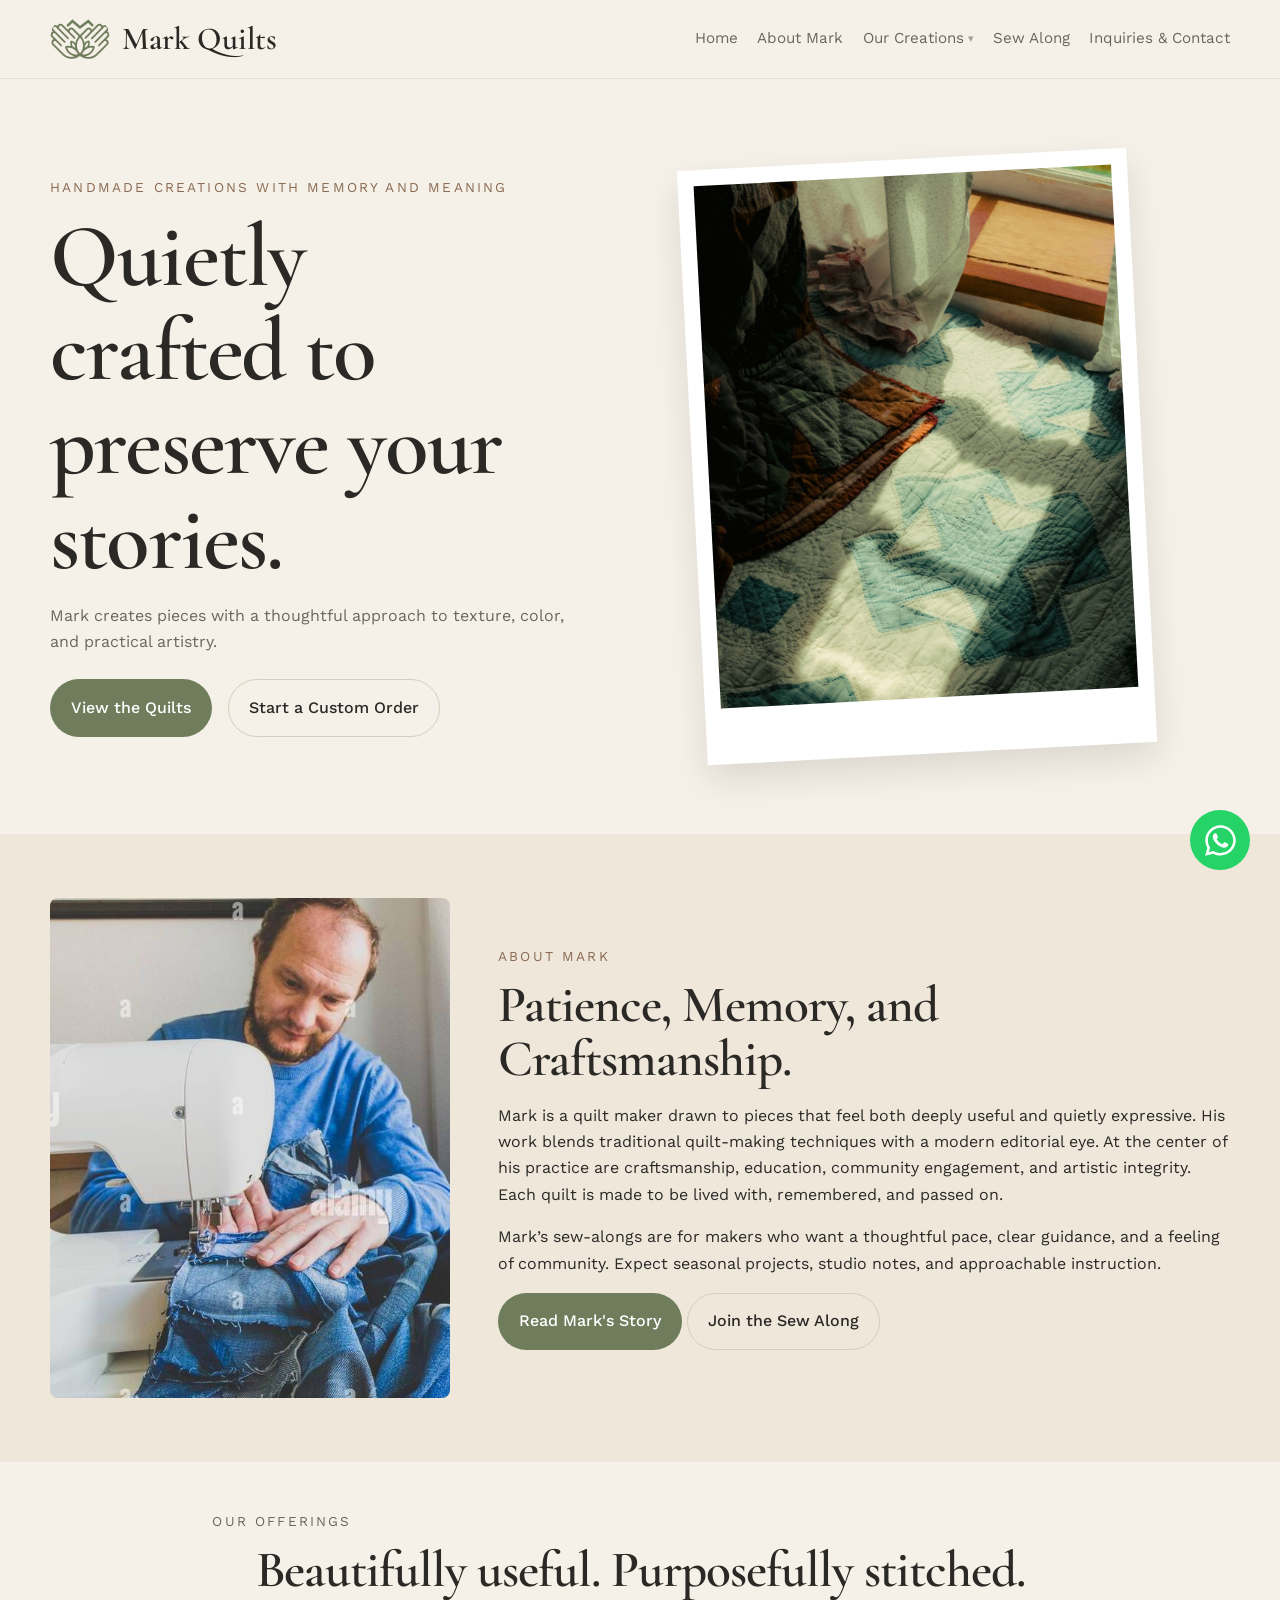
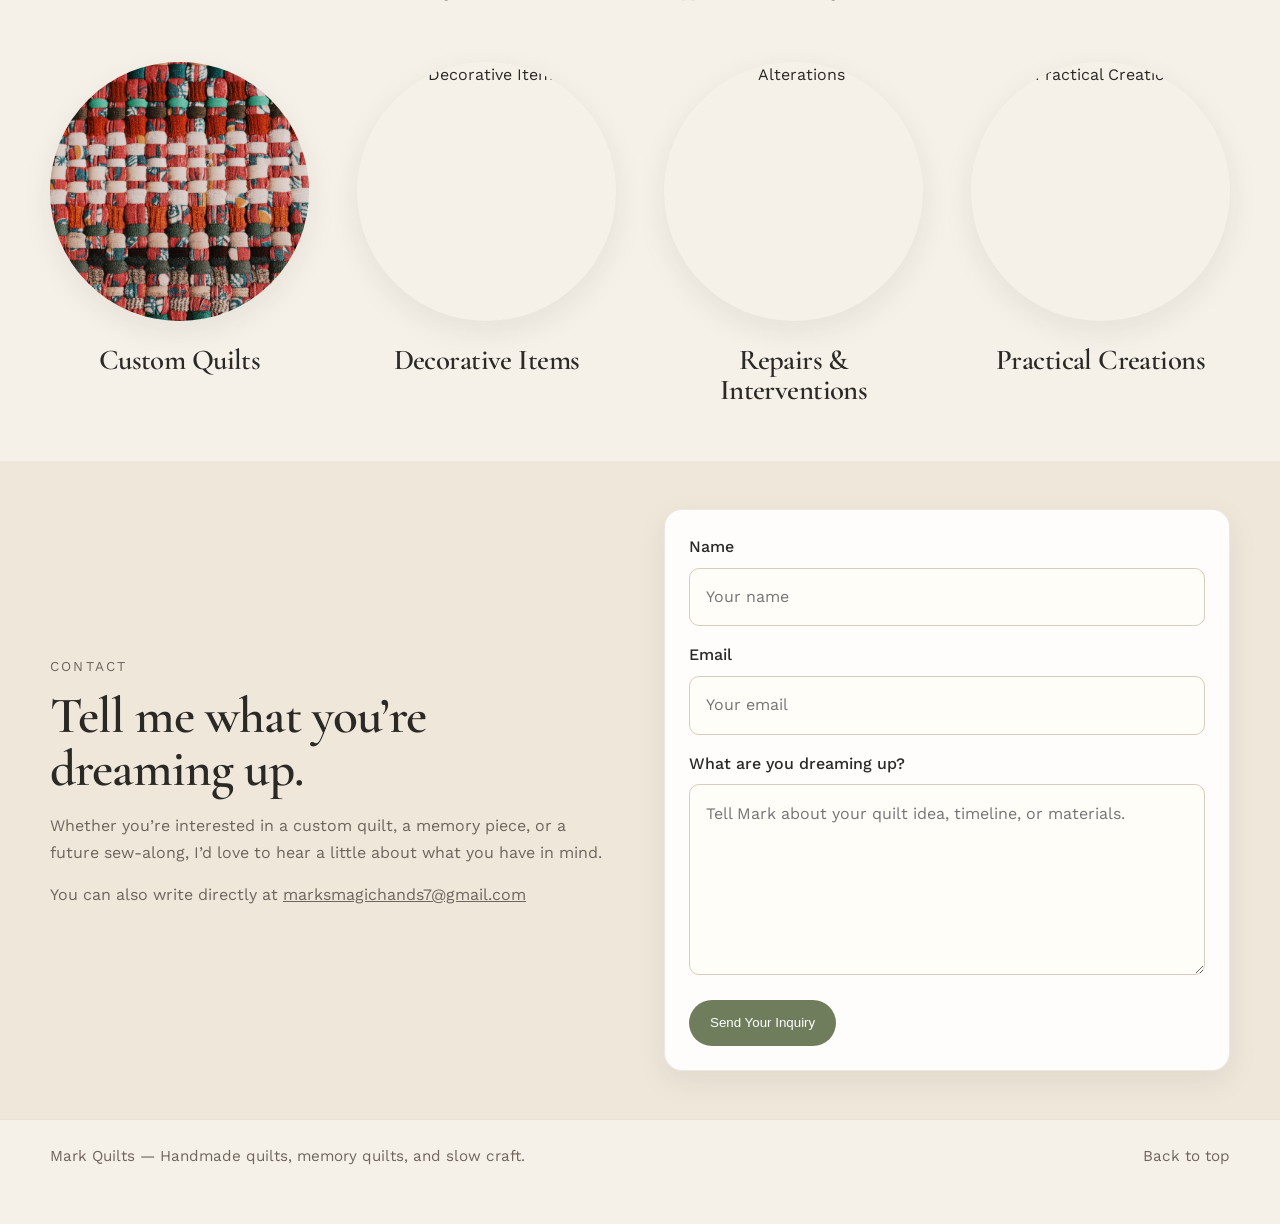
==== commit 7c83ab7c: "Add files via upload" ====
--- a/index.html
+++ b/index.html
@@ -6,7 +6,7 @@
   <meta name="viewport" content="width=device-width, initial-scale=1.0" />
   <title>Mark Quilts — Handmade Creations</title>
   <meta name="description"
-    content="Handmade quilts and memory quilts by Mark. Crafted with care, warmth, and a cottagecore editorial aesthetic." />
+    content="Handmade quilts and memory quilts by Mark. Crafted with care, warmth, and elegance." />
   <link rel="preconnect" href="https://fonts.googleapis.com">
   <link rel="preconnect" href="https://fonts.gstatic.com" crossorigin>
   <link
@@ -56,10 +56,10 @@
       <div class="container hero-grid" style="align-items: center;">
         <div class="hero-copy">
           <p class="eyebrow">Handmade creations with memory and meaning</p>
-          <h1>Quietly crafted to hold your stories.</h1>
+          <h1>Quietly crafted to preserve your stories.</h1>
           <p class="hero-text">
-            Mark creates heirloom quilts and memory quilts with a warm, thoughtful approach to texture, color, and
-            everyday beauty.
+            Mark creates pieces with a thoughtful approach to texture, color, <br> and
+            practical artistry.
           </p>
           <div class="hero-actions">
             <a class="btn btn-primary" href="quilts.html">View the Quilts</a>
@@ -134,7 +134,7 @@
 
           <div style="text-align: center;">
             <a href="decorative.html" class="circle-link">
-              <img src="assets/images/cat-decorative.jpg" alt="Decorative Items" class="circle-img">
+              <img src="assets/images/Mark-60.jpg" alt="Decorative Items" class="circle-img">
               <div class="circle-overlay">
                 <p class="circle-desc">Wall hangings and artful touches for quiet spaces.</p>
               </div>
@@ -146,7 +146,7 @@
 
           <div style="text-align: center;">
             <a href="alterations.html" class="circle-link">
-              <img src="assets/images/cat-alterations.jpg" alt="Alterations" class="circle-img">
+              <img src="assets/images/Mark-80.jpg" alt="Alterations" class="circle-img">
               <div class="circle-overlay">
                 <p class="circle-desc">Visible mending and thoughtful repairs to loved textiles.</p>
               </div>
@@ -158,7 +158,7 @@
 
           <div style="text-align: center;">
             <a href="practical.html" class="circle-link">
-              <img src="assets/images/cat-practical.jpg" alt="Practical Creations" class="circle-img">
+              <img src="assets/images/Mark-50.jpg" alt="Practical Creations" class="circle-img">
               <div class="circle-overlay">
                 <p class="circle-desc">Everyday objects made beautiful, from bags to coasters.</p>
               </div>
@@ -175,34 +175,42 @@
     </section>
 
     <section id="contact" class="section section-soft">
-      <div class="container contact-grid">
-        <div class="contact-copy">
-          <p class="eyebrow">Contact</p>
-          <h2>Tell me what you’re dreaming up.</h2>
-          <p>
-            Whether you’re interested in a custom quilt, a memory piece, or a future sew-along,
-            I’d love to hear a little about what you have in mind.
-          </p>
-          <p class="contact-note">You can also write directly at <a
-              href="mailto:hello@markquilts.com">hello@markquilts.com</a></p>
-        </div>
-
-        <form class="contact-form">
-          <label for="name">Name</label>
-          <input id="name" name="name" type="text" placeholder="Your name" />
-
-          <label for="email">Email</label>
-          <input id="email" name="email" type="email" placeholder="Your email" />
-
-          <label for="message">What are you dreaming up?</label>
-          <textarea id="message" name="message" rows="6"
-            placeholder="Tell Mark about your quilt idea, timeline, or materials."></textarea>
-
-          <button class="btn btn-primary" type="submit">Send Your Inquiry</button>
-        </form>
-      </div>
-    </section>
-
+  <div class="container contact-grid">
+    <div class="contact-copy">
+      <p class="eyebrow">Contact</p>
+      <h2>Tell me what you’re dreaming up.</h2>
+      <p>
+        Whether you’re interested in a custom quilt, a memory piece, or a future sew-along,
+        I’d love to hear a little about what you have in mind.
+      </p>
+      <p class="contact-note">You can also write directly at <a href="mailto:marksmagichands7@gmail.com">marksmagichands7@gmail.com</a></p>
+    </div>
+
+    <form class="contact-form">
+      <label for="name">Name</label>
+      <input id="name" name="name" type="text" placeholder="Your name" />
+
+      <label for="email">Email</label>
+      <input id="email" name="email" type="email" placeholder="Your email" />
+
+      <label for="message">What are you dreaming up?</label>
+      <textarea id="message" name="message" rows="6" placeholder="Tell Mark about your quilt idea, timeline, or materials."></textarea>
+
+      <button class="btn btn-primary" type="submit">Send Your Inquiry</button>
+    </form>
+  </div>
+  
+  <!-- Botón Flotante de WhatsApp con Animación -->
+  <a href="https://wa.me/525536543049?text=Hola,%20me%20interesa%20tu%20servicio" class="whatsapp-btn-pulse" target="_blank" rel="noopener noreferrer">
+    <svg xmlns="http://www.w3.org/2000/svg" viewBox="0 0 448 512" fill="currentColor">
+      <path d="M380.9 97.1C339 55.1 283.2 32 223.9 32c-122.4 0-222 99.6-222 222 0 39.1 10.2 77.3 29.6 111L0 480l117.7-30.9c32.4 17.7 68.9 27 106.1 27h.1c122.3 0 224.1-99.6 224.1-222 0-59.3-25.2-115-67.1-157.1zm-157 341.6c-33.2 0-65.7-8.9-94-25.7l-6.7-4-69.8 18.3L72 359.2l-4.4-7c-18.5-29.4-28.2-63.3-28.2-98.2 0-101.7 82.8-184.5 184.6-184.5 49.3 0 95.6 19.2 130.4 54.1 34.8 34.9 56.2 81.2 56.1 130.5 0 101.8-84.9 184.6-186.6 184.6zm101.2-138.2c-5.5-2.8-32.8-16.2-37.9-18-5.1-1.9-8.8-2.8-12.5 2.8-3.7 5.6-14.3 18-17.6 21.8-3.2 3.7-6.5 4.2-12 1.4-32.6-16.3-54-29.1-75.5-66-5.7-9.8 5.7-9.1 16.3-30.3 1.8-3.7.9-6.9-.5-9.7-1.4-2.8-12.5-30.1-17.1-41.2-4.5-10.8-9.1-9.3-12.5-9.5-3.2-.2-6.9-.2-10.6-.2-3.7 0-9.7 1.4-14.8 6.9-5.1 5.6-19.4 19-19.4 46.3 0 27.3 19.9 53.7 22.6 57.4 2.8 3.7 39.1 59.7 94.8 83.8 35.2 15.2 49 16.5 66.6 13.9 10.7-1.6 32.8-13.4 37.4-26.4 4.6-13 4.6-24.1 3.2-26.4-1.3-2.5-5-3.9-10.5-6.6z"/>
+    </svg>
+  </a>
+</section>
+
+
+
+    
   </main>
   <footer class="site-footer">
     <div class="container footer-wrap">
--- a/style.css
+++ b/style.css
@@ -710,4 +710,50 @@
     aspect-ratio: 1 / 1;
     object-fit: cover;
     cursor: pointer;
+}
+
+/* Estilos y animación para el botón flotante */
+.whatsapp-btn-pulse {
+    position: fixed;
+    bottom: 30px;
+    right: 30px;
+    width: 60px;
+    height: 60px;
+    background-color: #25d366;
+    color: #fff;
+    border-radius: 50%;
+    display: flex;
+    justify-content: center;
+    align-items: center;
+    z-index: 9999;
+    text-decoration: none;
+    animation: pulse-glow 2s infinite;
+}
+
+.whatsapp-btn-pulse svg {
+    width: 35px;
+    height: 35px;
+}
+
+.whatsapp-btn-pulse:hover {
+    background-color: #128c7e;
+    animation: none; /* Detiene la animación al pasar el cursor */
+    transform: scale(1.1);
+    transition: transform 0.3s ease, background-color 0.3s ease;
+}
+
+/* Animación Keyframes */
+@keyframes pulse-glow {
+    0% {
+        transform: scale(1);
+        box-shadow: 0 0 0 0 rgba(37, 211, 102, 0.7);
+    }
+    50% {
+        transform: scale(1.05);
+        box-shadow: 0 0 0 15px rgba(37, 211, 102, 0);
+    }
+    100% {
+        transform: scale(1);
+        box-shadow: 0 0 0 0 rgba(37, 211, 102, 0);
+    }
 }
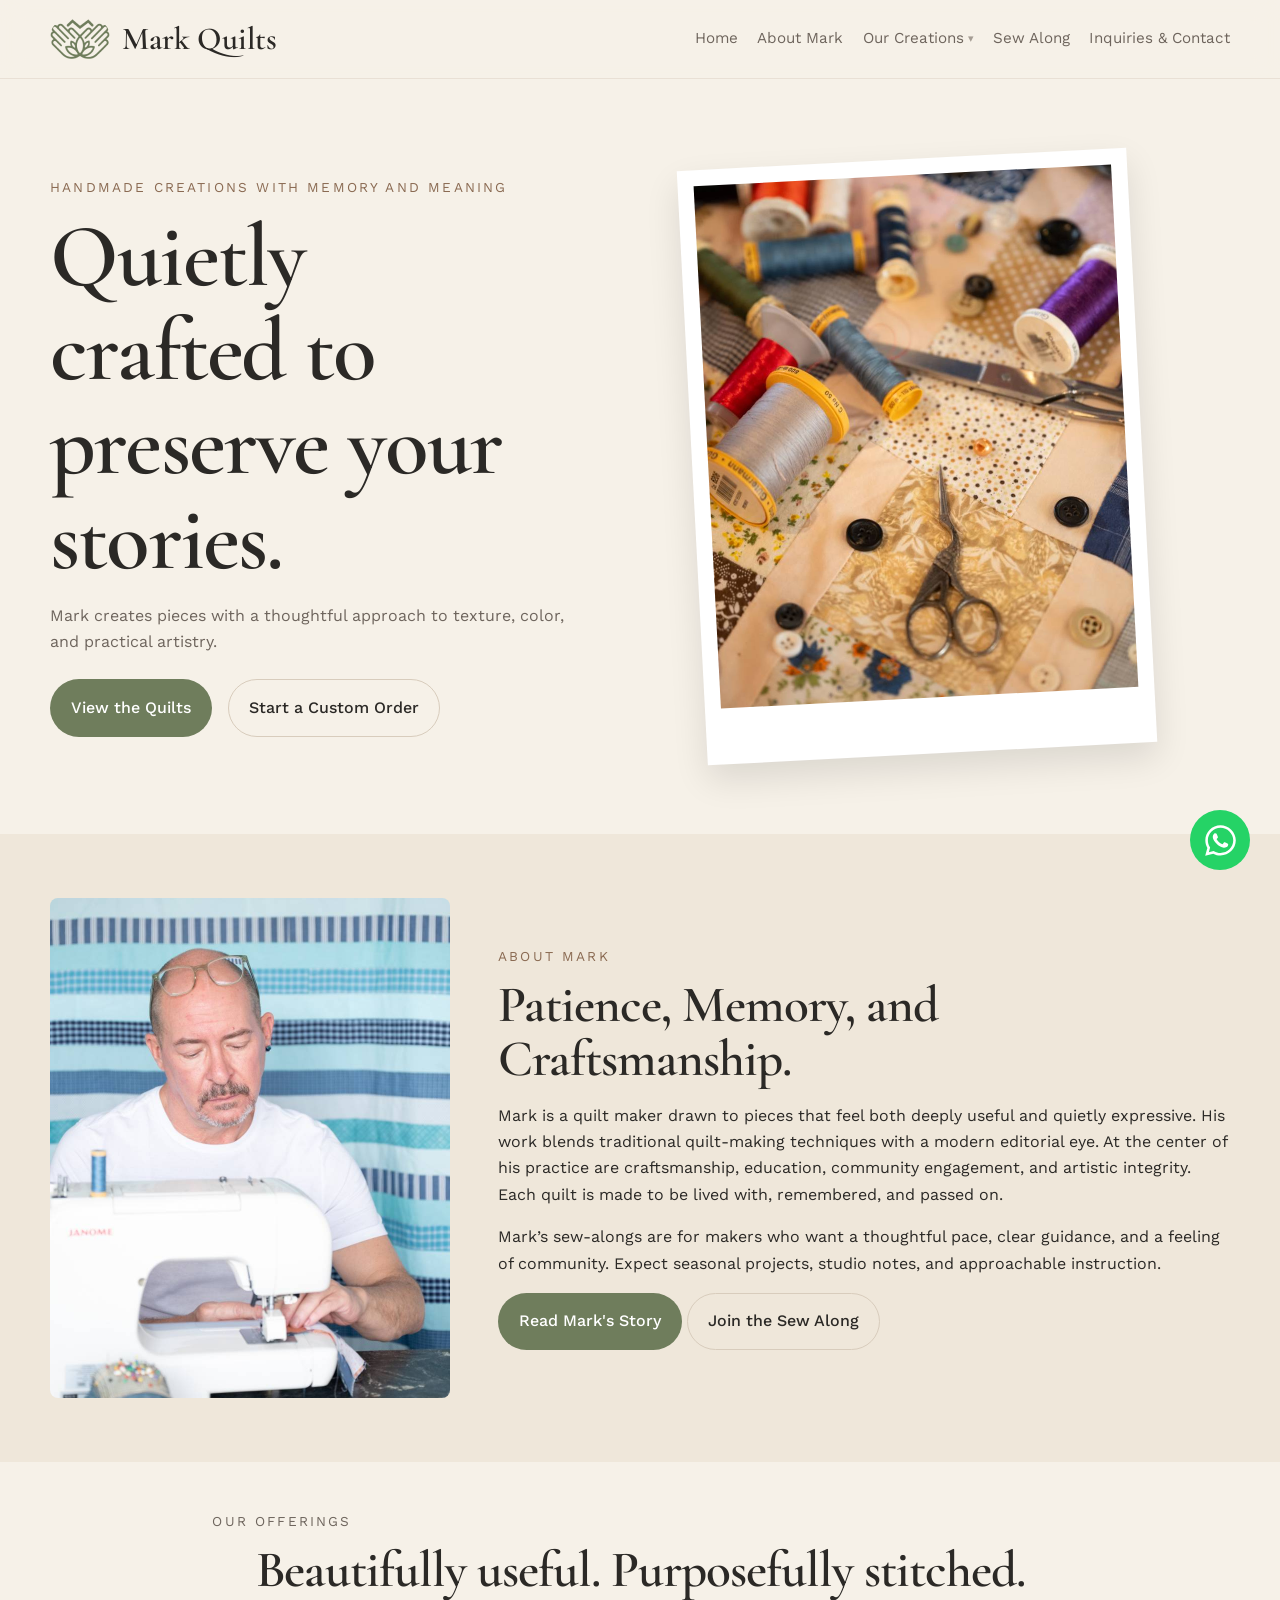
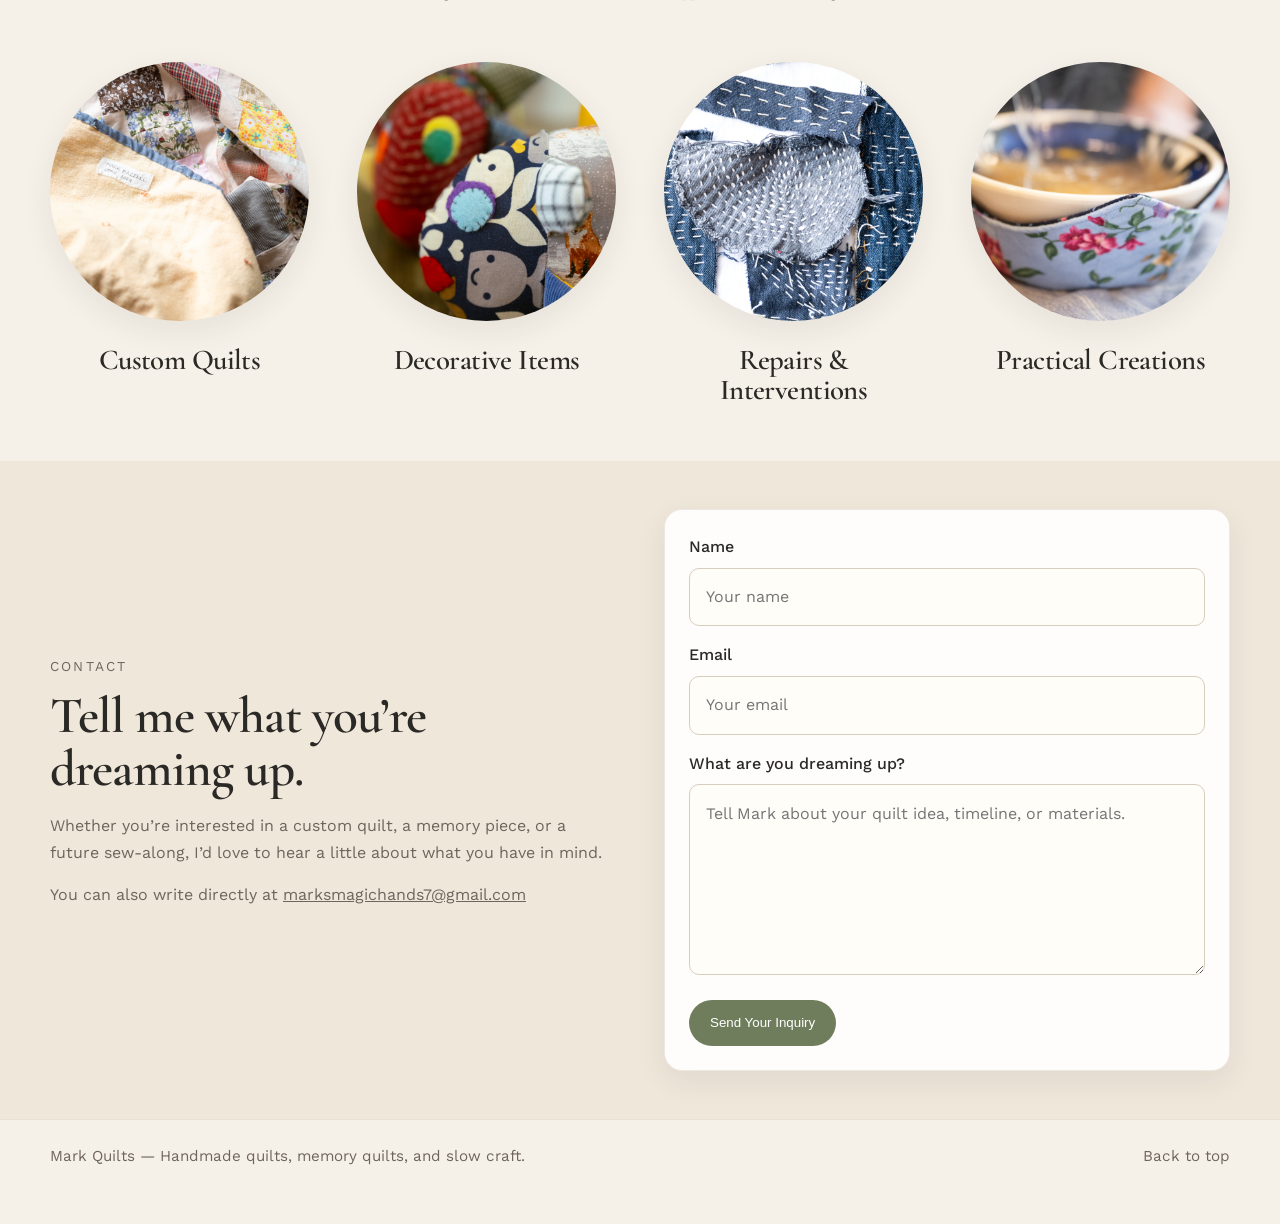
==== commit 9325f189: "Add files via upload" ====
--- a/index.html
+++ b/index.html
@@ -33,16 +33,16 @@
         <a href="index.html">Home</a>
         <a href="story.html">About Mark</a>
 
-        <!-- New Dropdown Menu -->
-        <div class="dropdown">
-          <a href="quilts.html" class="dropdown-toggle">Our Creations</a>
-          <div class="dropdown-menu">
-            <a href="quilts.html">Custom Quilts</a>
-            <a href="decorative.html">Decorative Quilts</a>
-            <a href="alterations.html">Repairs & Interventions</a>
-            <a href="practical.html">Practical Creations</a>
-          </div>
-        </div>
+                <!-- New Dropdown Menu -->
+                <div class="dropdown">
+                    <a  class="dropdown-toggle">Our Creations</a>
+                    <div class="dropdown-menu">
+                        <a href="quilts.html">Custom Quilts</a>
+                        <a href="decorative.html">Decorative Quilts</a>
+                        <a href="alterations.html">Repairs & Interventions</a>
+                        <a href="practical.html">Practical Creations</a>
+                    </div>
+                </div>
 
         <a href="sew.html">Sew Along</a>
          <a href="contact.html">Inquiries & Contact</a>
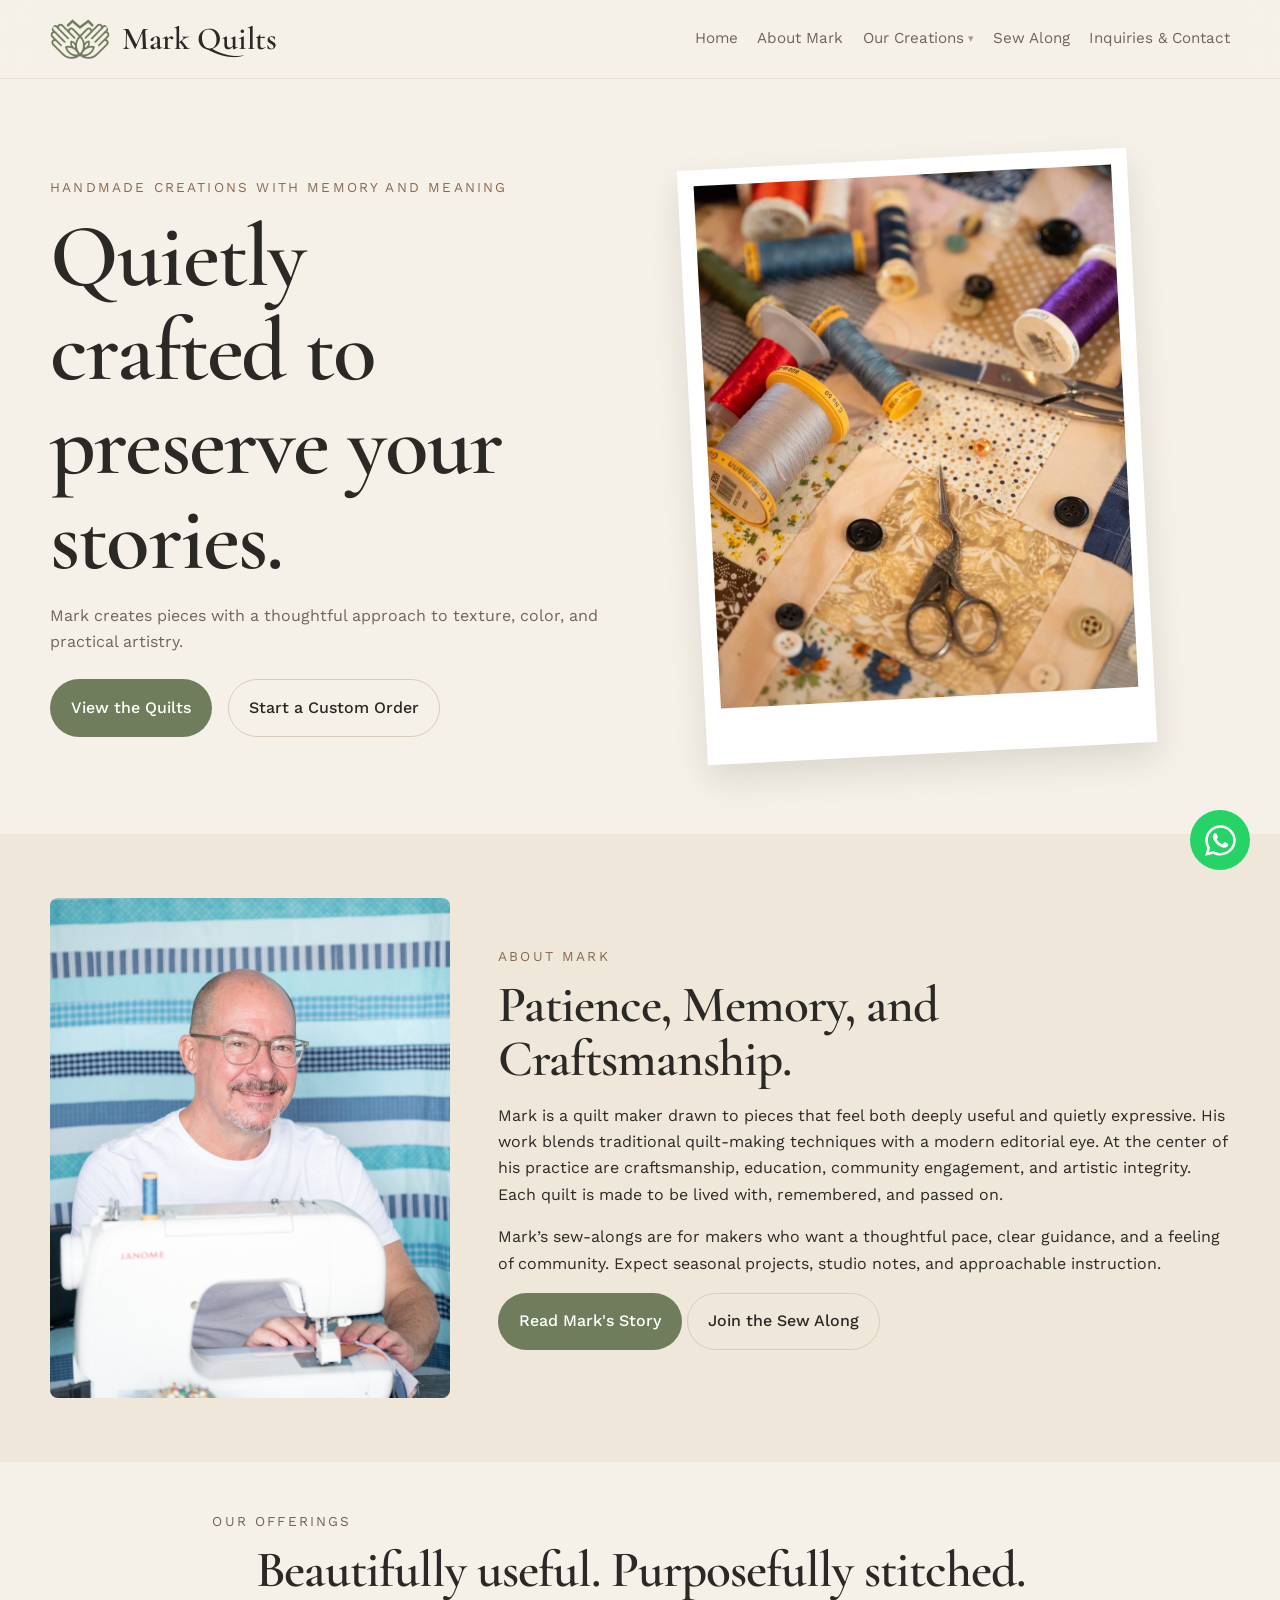
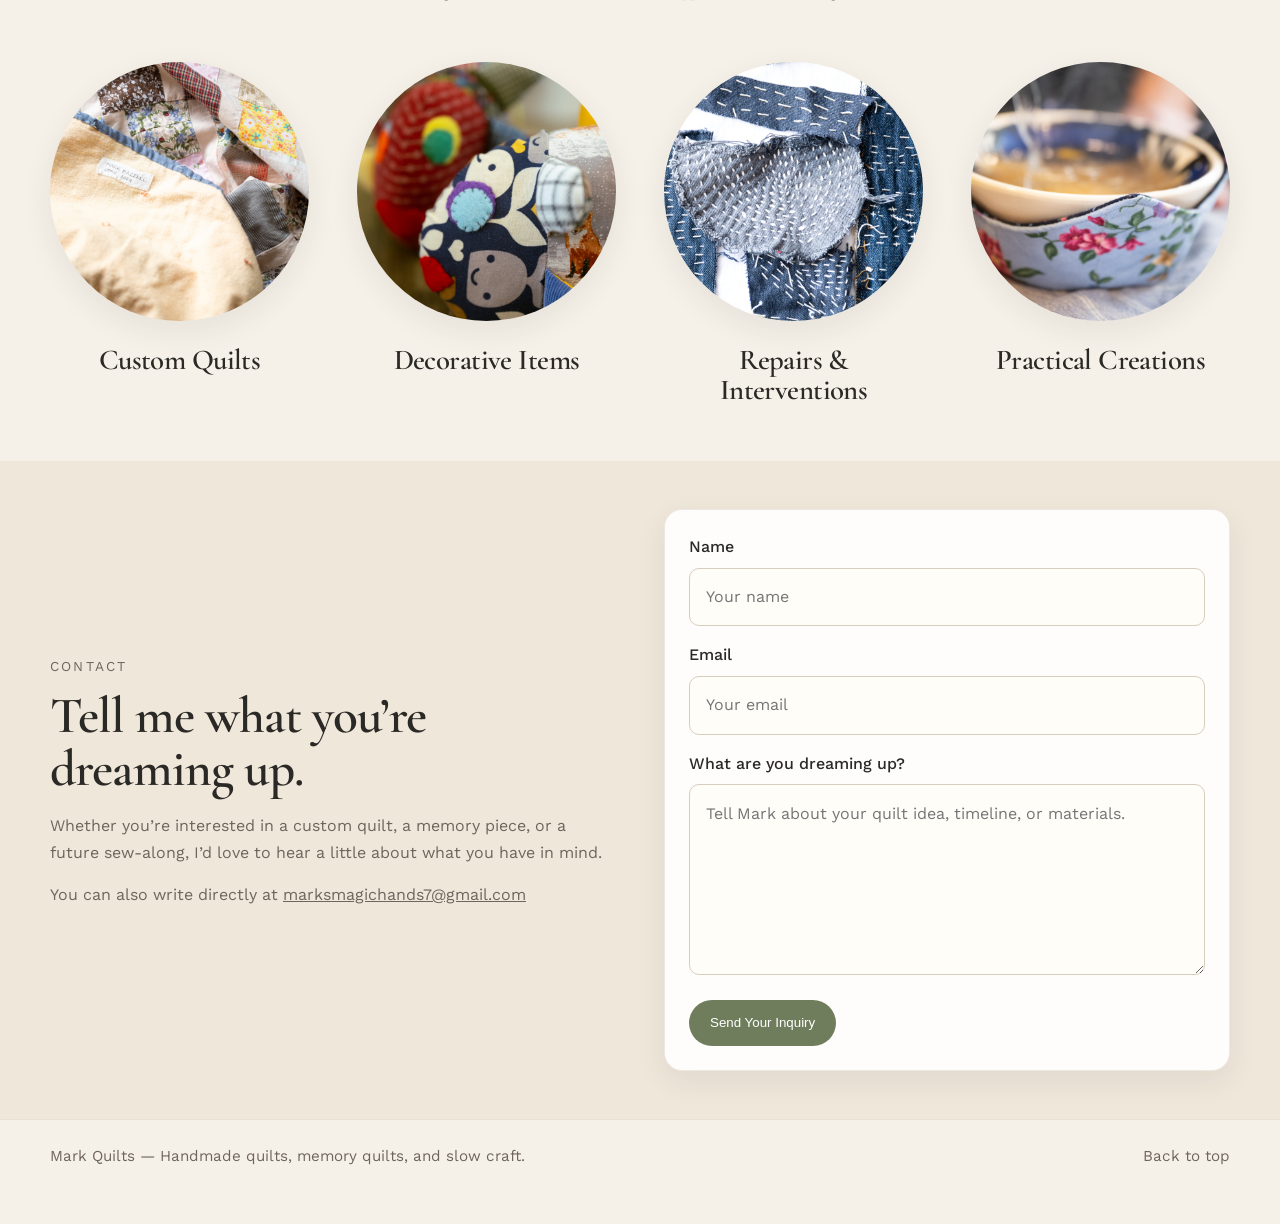
==== commit 6d3627fb: "Add files via upload" ====
--- a/index.html
+++ b/index.html
@@ -38,7 +38,7 @@
                     <a  class="dropdown-toggle">Our Creations</a>
                     <div class="dropdown-menu">
                         <a href="quilts.html">Custom Quilts</a>
-                        <a href="decorative.html">Decorative Quilts</a>
+                        <a href="decorative.html">Decorative Items</a>
                         <a href="alterations.html">Repairs & Interventions</a>
                         <a href="practical.html">Practical Creations</a>
                     </div>
@@ -58,8 +58,8 @@
           <p class="eyebrow">Handmade creations with memory and meaning</p>
           <h1>Quietly crafted to preserve your stories.</h1>
           <p class="hero-text">
-            Mark creates pieces with a thoughtful approach to texture, color, <br> and
-            practical artistry.
+            Mark creates pieces with a thoughtful approach to texture, color,  
+            and practical artistry.
           </p>
           <div class="hero-actions">
             <a class="btn btn-primary" href="quilts.html">View the Quilts</a>
@@ -134,7 +134,7 @@
 
           <div style="text-align: center;">
             <a href="decorative.html" class="circle-link">
-              <img src="assets/images/Mark-60.jpg" alt="Decorative Items" class="circle-img">
+              <img src="assets/images/Mark-60.jpg" alt="Decorative Quilts" class="circle-img">
               <div class="circle-overlay">
                 <p class="circle-desc">Wall hangings and artful touches for quiet spaces.</p>
               </div>
